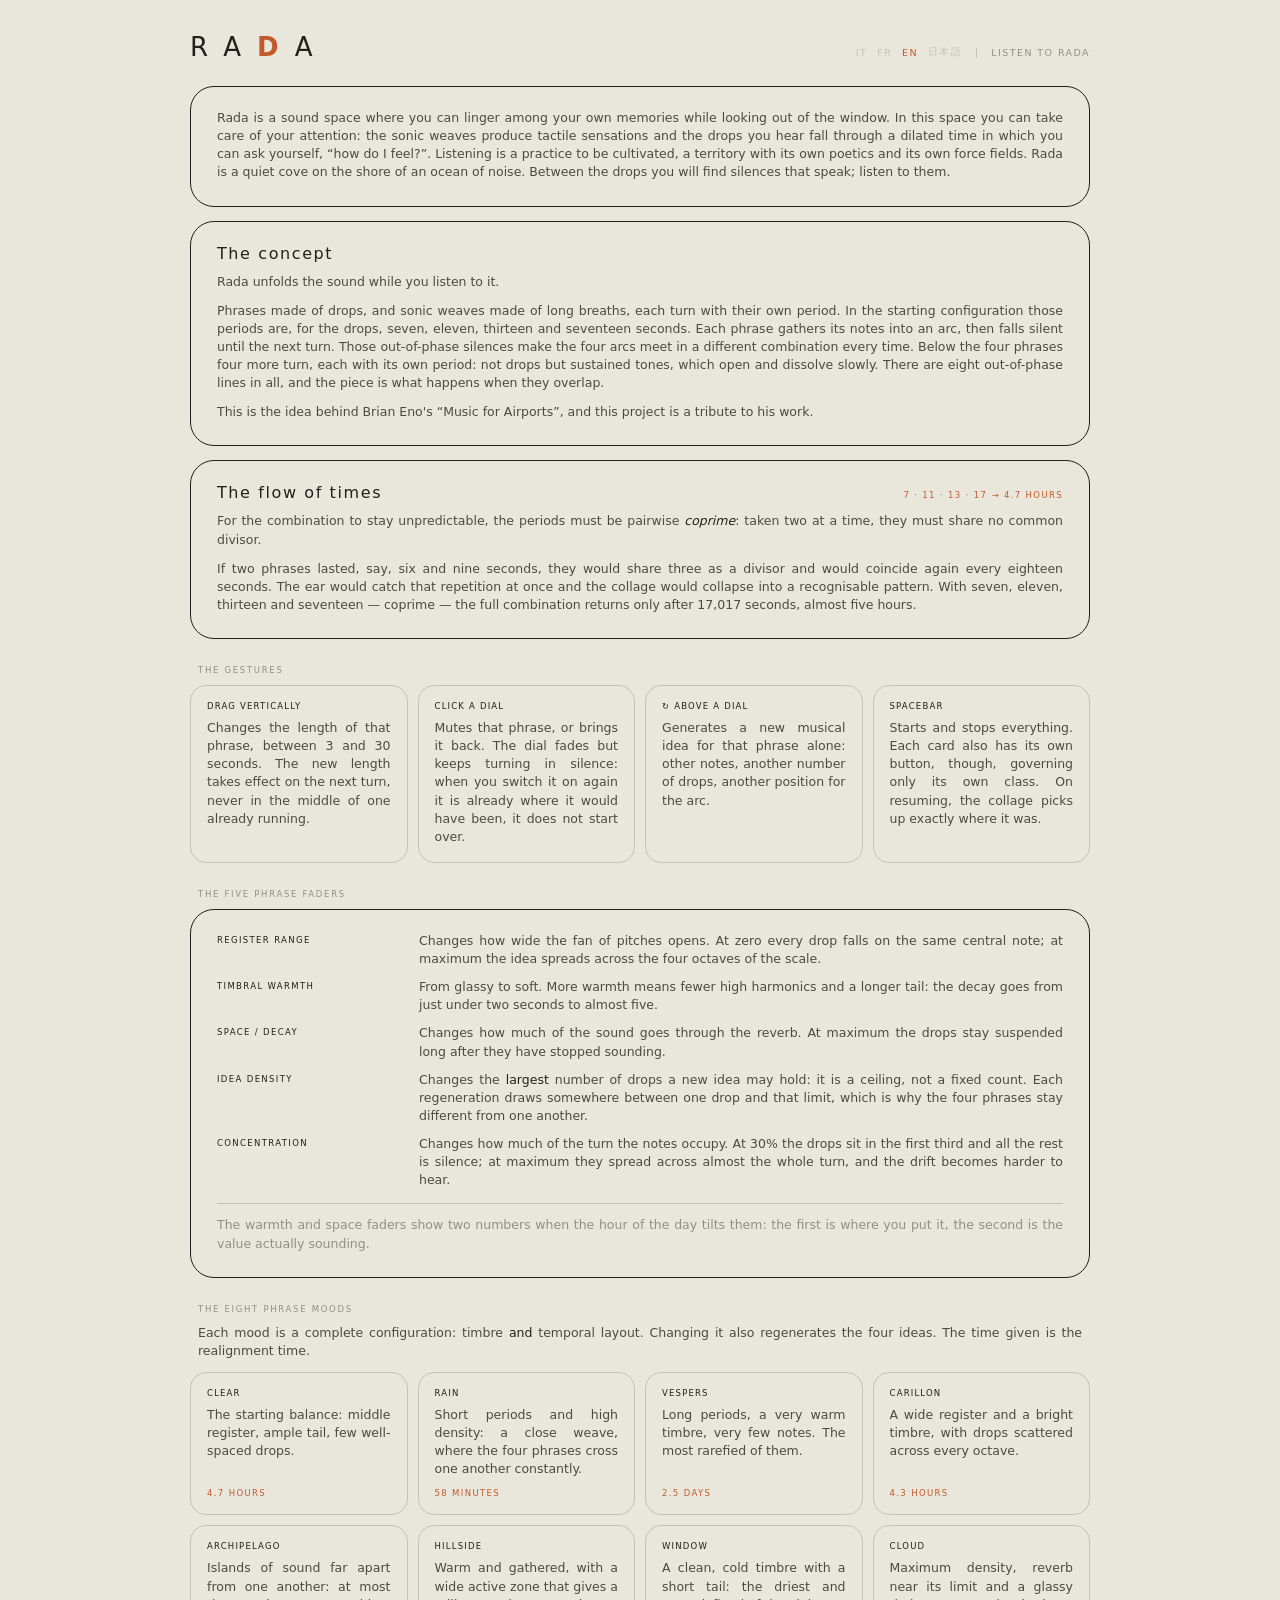
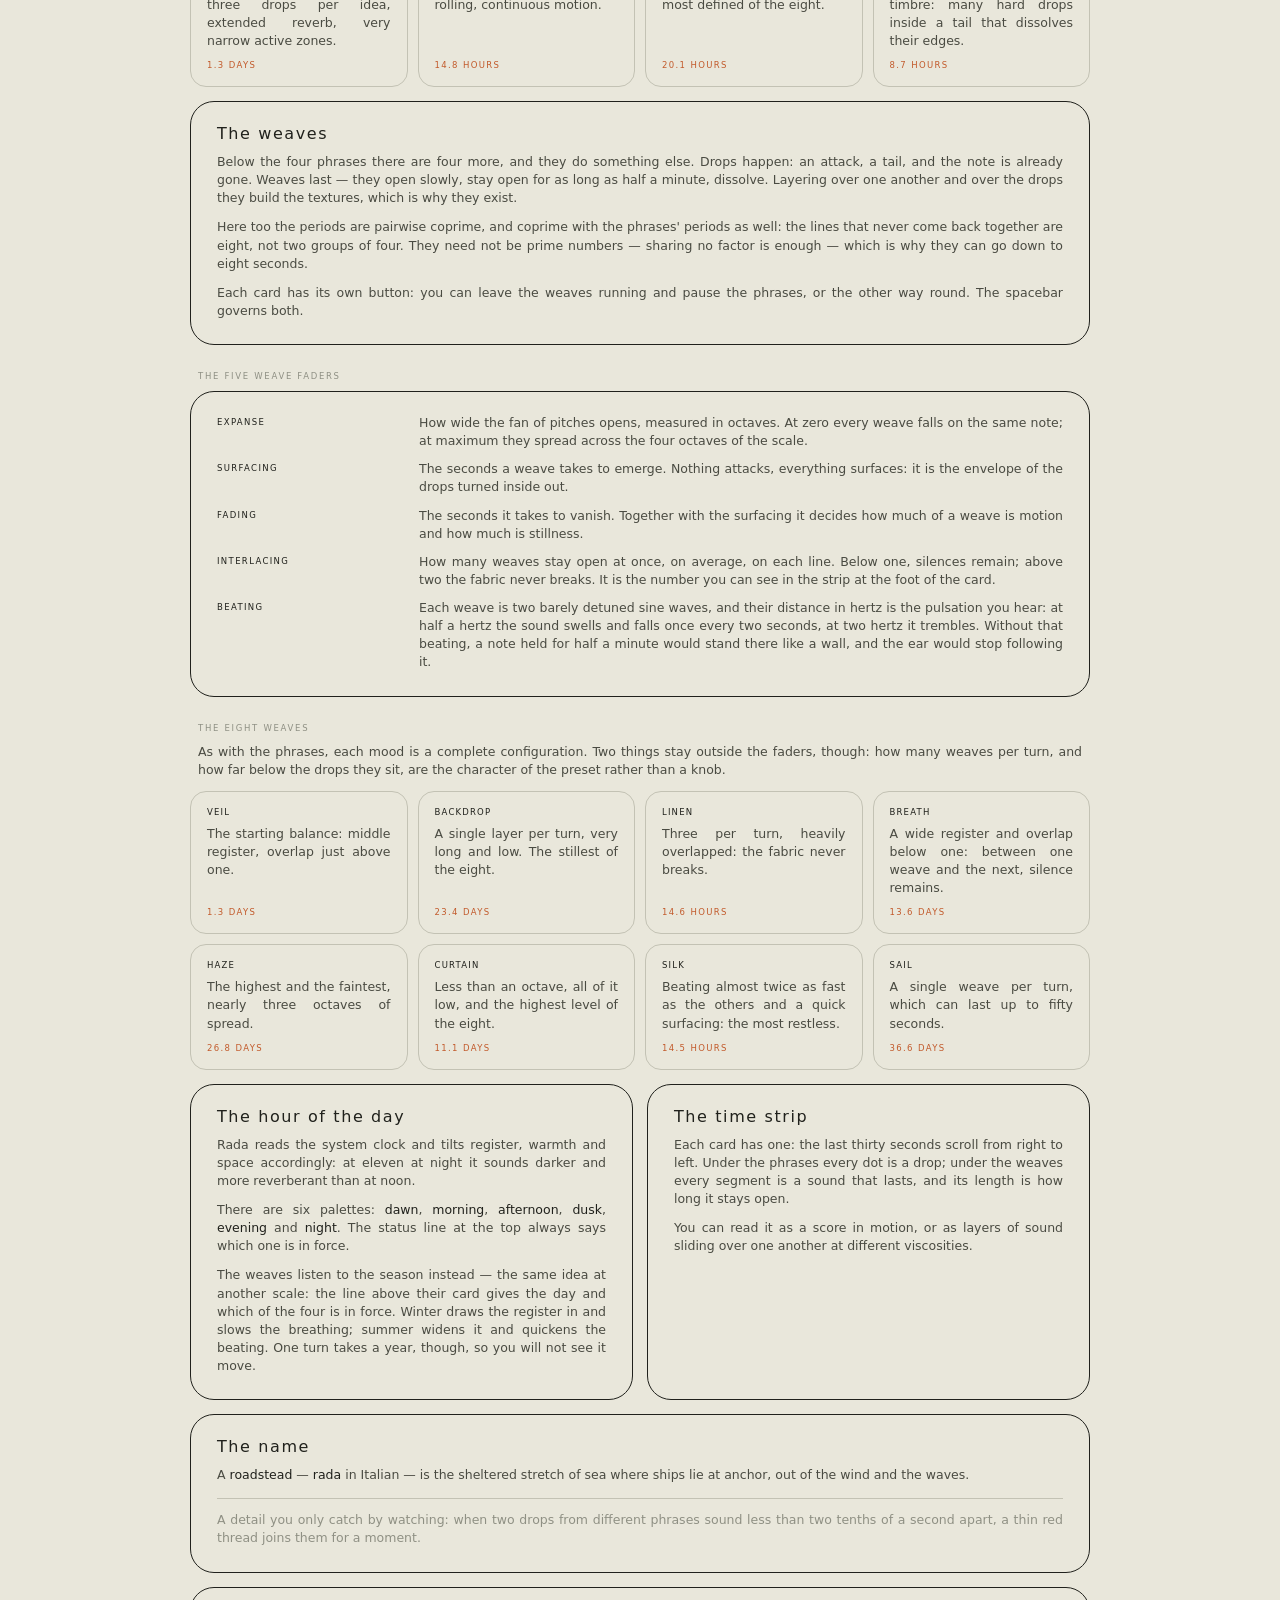
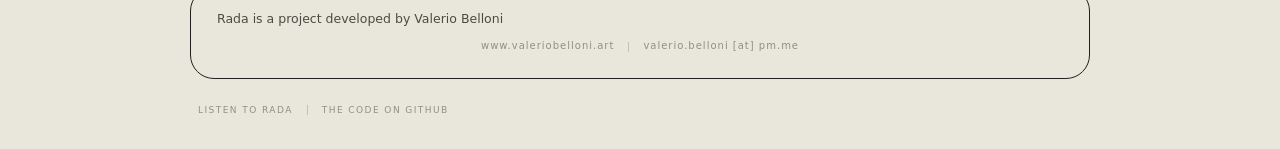
==== guida.html @ 3b66d3d7 "Una palette stagionale per i tessuti Quello che l'ora del giorno fa alle gocce, ora la stagione lo f" ====
<!DOCTYPE html>
<html lang="it">
<head>
<meta charset="utf-8">
<meta name="viewport" content="width=device-width, initial-scale=1">
<title data-i18n="g.title">Rada · Guida</title>

<meta name="description" content="How Rada works and how to use it: four phrases, coprime periods, and the collage that happens between them.">

<link rel="stylesheet" href="css/style.css">
<link rel="stylesheet" href="css/guida.css">
</head>
<body>

<div class="stage doc">
 <div class="wrap doc">

  <div class="head">
    <h1><a class="logoLink" href="index.html">Ra<em>d</em>a</a></h1>
    <div class="headRight">
      <nav class="langs" id="langs" aria-label="Lingua"></nav>
      <span class="langSep" aria-hidden="true"></span>
      <a class="backLink" href="index.html" data-i18n="g.back">Ascolta Rada</a>
    </div>
  </div>

  <!-- ------------------------------------------------- l'invito, senza titolo -->
  <section class="docCard">
    <p data-i18n-html="g.open1">Rada è uno spazio sonoro nel quale si può
    indugiare nei propri ricordi mentre si guarda fuori dalla finestra. In
    questo spazio puoi prenderti cura della tua attenzione, i tessuti sonori
    producono delle sensazioni tattili e le gocce che ascolti cadono in un
    tempo dilatato nel quale puoi chiederti “come mi sento?”. L'ascolto è
    un'attività da coltivare, è un territorio che ha le sue poetiche e i suoi
    campi di forza. Rada è un'insenatura tranquilla lungo la costa di un
    oceano di rumore. Tra le gocce troverai dei silenzi che parlano;
    ascoltali.</p>
  </section>

  <!-- ------------------------------------------------------- il concetto -->
  <section class="docCard">
    <div class="cardHead"><h2 class="t" data-i18n="g.concept.t">Il concetto</h2></div>
    <p data-i18n-html="g.concept1">Rada sviluppa il suono mentre lo ascolti.</p>

    <p data-i18n-html="g.concept2">Frasi composte da gocce e tessuti sonori
    fatti di lunghi respiri girano ciascuno col proprio periodo. Nella
    configurazione di partenza questi periodi sono, per le gocce, di sette,
    undici, tredici e diciassette secondi. Ogni frase concentra le sue note in
    un arco, poi tace fino al giro successivo. Quei silenzi fuori fase fanno in
    modo che i quattro archi si incontrino ogni volta in una combinazione
    diversa. Sotto le quattro frasi ne girano altre quattro, coi propri
    periodi: non gocce ma suoni tenuti, che si aprono e si dissolvono
    lentamente. Le linee fuori fase sono otto in tutto, e il pezzo è quello
    che accade quando si sovrappongono.</p>

    <p data-i18n-html="g.concept3">Questa è l'idea alla base di “Music for
    Airports” di Brian Eno e questo progetto è un tributo al suo lavoro.</p>
  </section>

  <!-- --------------------------------------------- lo scorrere dei tempi -->
  <section class="docCard">
    <div class="cardHead">
      <h2 class="t" data-i18n="g.flow.t">Lo scorrere dei tempi</h2>
      <span class="realign" data-i18n="g.flow.badge">7 · 11 · 13 · 17 → 4,7 ore</span>
    </div>

    <p data-i18n-html="g.flow1">Perché la combinazione resti imprevedibile, i
    periodi devono essere <i>coprimi</i> a due a due: presi a coppie, non
    devono avere alcun divisore in comune.</p>

    <p data-i18n-html="g.flow2">Se due frasi durassero ad esempio sei e nove
    secondi condividerebbero il tre come divisore, e tornerebbero a coincidere
    ogni diciotto secondi. L'orecchio sentirebbe subito questa ripetizione e il
    collage collasserebbe in un motivo riconoscibile. Con sette, undici, tredici
    e diciassette — primi fra loro — la combinazione completa si ripete solo
    dopo 17.017 secondi, quasi cinque ore.</p>
  </section>

  <!-- ------------------------------------------------------------ i gesti -->
  <h2 class="docLabel" data-i18n="g.lbl.gestures">I gesti</h2>
  <div class="docGrid g4">
    <div class="docCell">
      <span class="k" data-i18n="g.gest1.k">Trascina in verticale</span>
      <p data-i18n-html="g.gest1">Cambia la durata di quella frase, fra 3 e 30
      secondi. La nuova durata entra in vigore al giro successivo, mai a metà di
      uno in corso.</p>
    </div>
    <div class="docCell">
      <span class="k" data-i18n="g.gest2.k">Clic su un quadrante</span>
      <p data-i18n-html="g.gest2">Silenzia quella frase, o la riattiva. Il
      quadrante impallidisce ma continua a girare in silenzio: quando la
      riaccendi è già dove sarebbe stata, non riparte da capo.</p>
    </div>
    <div class="docCell">
      <span class="k" data-i18n="g.gest3.k">↻ sopra un quadrante</span>
      <p data-i18n-html="g.gest3">Genera una nuova idea musicale per quella
      frase soltanto: altre note, altro numero di gocce, altra posizione
      dell'arco.</p>
    </div>
    <div class="docCell">
      <span class="k" data-i18n="g.gest4.k">Barra spaziatrice</span>
      <p data-i18n-html="g.gest4">Avvia e ferma. Ferma il clock del motore
      audio, e alla ripresa il collage riparte esattamente da dov'era.</p>
    </div>
  </div>

  <!-- ------------------------------------------------------- i cursori -->
  <h2 class="docLabel" data-i18n="g.lbl.faders">I cinque cursori per le frasi</h2>
  <section class="docCard">
    <dl class="docList">
      <dt data-i18n="ctl.spread">Ampiezza registro</dt>
      <dd data-i18n-html="g.f1">Modifica quanto si allarga il ventaglio delle
      altezze. A zero tutte le gocce cadono sulla stessa nota centrale; al
      massimo l'idea si distende sulle quattro ottave della scala.</dd>

      <dt data-i18n="ctl.warmth">Calore timbrico</dt>
      <dd data-i18n-html="g.f2">Da vetroso a morbido. Più calore significa meno
      armoniche acute e una coda più lunga: il decadimento passa da poco meno di
      due secondi a quasi cinque.</dd>

      <dt data-i18n="ctl.rev">Spazio / coda</dt>
      <dd data-i18n-html="g.f3">Modifica quanta parte del suono passa per il
      riverbero. Al massimo le gocce restano sospese a lungo dopo aver smesso di
      suonare.</dd>

      <dt data-i18n="ctl.dens">Densità dell'idea</dt>
      <dd data-i18n-html="g.f4">Modifica il numero <em>massimo</em> di gocce che
      una nuova idea può contenere: è un tetto, non un numero fisso. Ogni
      rigenerazione pesca fra una goccia e questo limite, perciò le quattro
      frasi restano diverse fra loro.</dd>

      <dt data-i18n="ctl.head">Addensamento</dt>
      <dd data-i18n-html="g.f5">Modifica quanta parte del giro è occupata dalle
      note. Al 30% le gocce stanno nel primo terzo e tutto il resto è silenzio;
      al massimo si distribuiscono quasi su tutto il giro, e lo sfasamento si fa
      meno percepibile.</dd>
    </dl>

    <p class="docNote" data-i18n-html="g.f.note">I cursori del calore e dello
    spazio mostrano due numeri quando l'ora del giorno li inclina: il primo è
    dove l'hai messo tu, il secondo è il valore che sta davvero suonando.</p>
  </section>

  <!-- --------------------------------------------------------- i mood ---->
  <h2 class="docLabel" data-i18n="g.lbl.moods">Gli otto stati d'animo per le frasi</h2>
  <p class="docIntro" data-i18n-html="g.moods.intro">Ogni stato d'animo è una
  configurazione completa: timbro <em>e</em> configurazione temporale.
  Cambiarlo rigenera anche le quattro idee. Il tempo indicato è quello di
  riallineamento.</p>

  <div class="docGrid g4 moodGrid">
    <div class="docCell">
      <span class="k" data-mood="sereno">Sereno</span>
      <p data-i18n-html="g.m.sereno">L'equilibrio di partenza: registro medio,
      coda ampia, poche gocce ben distanziate.</p>
      <span class="mt" data-i18n="g.mt.sereno">4,7 ore</span>
    </div>
    <div class="docCell">
      <span class="k" data-mood="pioggia">Pioggia</span>
      <p data-i18n-html="g.m.pioggia">Periodi brevi e densità alta: il fitto
      continuo, dove le quattro frasi si incrociano di continuo.</p>
      <span class="mt" data-i18n="g.mt.pioggia">58 minuti</span>
    </div>
    <div class="docCell">
      <span class="k" data-mood="vespro">Vespro</span>
      <p data-i18n-html="g.m.vespro">Periodi lunghi, timbro caldissimo,
      pochissime note. Il più rarefatto.</p>
      <span class="mt" data-i18n="g.mt.vespro">2,5 giorni</span>
    </div>
    <div class="docCell">
      <span class="k" data-mood="carillon">Carillon</span>
      <p data-i18n-html="g.m.carillon">Registro largo e timbro chiaro, con gocce
      sparse su tutte le ottave.</p>
      <span class="mt" data-i18n="g.mt.carillon">4,3 ore</span>
    </div>
    <div class="docCell">
      <span class="k" data-mood="arcipelago">Arcipelago</span>
      <p data-i18n-html="g.m.arcipelago">Isole di suono molto distanti fra loro:
      massimo tre gocce per idea, riverbero esteso, zone attive molto
      strette.</p>
      <span class="mt" data-i18n="g.mt.arcipelago">1,3 giorni</span>
    </div>
    <div class="docCell">
      <span class="k" data-mood="collina">Collina</span>
      <p data-i18n-html="g.m.collina">Caldo e raccolto, con una zona attiva
      ampia che dà un andamento ondulato e continuo.</p>
      <span class="mt" data-i18n="g.mt.collina">14,8 ore</span>
    </div>
    <div class="docCell">
      <span class="k" data-mood="finestra">Finestra</span>
      <p data-i18n-html="g.m.finestra">Timbro netto e freddo, coda corta: il più
      asciutto e definito degli otto.</p>
      <span class="mt" data-i18n="g.mt.finestra">20,1 ore</span>
    </div>
    <div class="docCell">
      <span class="k" data-mood="nuvola">Nuvola</span>
      <p data-i18n-html="g.m.nuvola">Densità massima, riverbero quasi al limite
      e timbro vetroso: tante gocce dure dentro una coda che ne diluisce i
      contorni.</p>
      <span class="mt" data-i18n="g.mt.nuvola">8,7 ore</span>
    </div>
  </div>


  <!-- --------------------------------------------------------- i tessuti -->
  <section class="docCard">
    <div class="cardHead"><h2 class="t" data-i18n="g.tes.t">I tessuti</h2></div>
    <p data-i18n-html="g.tes1">Sotto le quattro frasi ce ne sono altre quattro, e
    non fanno la stessa cosa. Le gocce accadono: un attacco, una coda, e la nota
    è già passata. I tessuti invece durano — si aprono lentamente, restano aperti
    anche mezzo minuto, si dissolvono. Sovrapponendosi fra loro e alle gocce
    formano le tessiture, ed è la ragione per cui esistono.</p>

    <p data-i18n-html="g.tes2">Anche qui i periodi sono coprimi a due a due, e lo
    sono anche con quelli delle frasi: le linee che non tornano mai insieme sono
    otto, non due gruppi da quattro. Non devono essere numeri primi — basta che
    non abbiano fattori in comune — ed è per questo che si scende fino a otto
    secondi.</p>

    <p data-i18n-html="g.tes3">Ogni riquadro ha il suo pulsante: si possono
    lasciare i tessuti e mettere in pausa le frasi, o il contrario. La barra
    spaziatrice invece vale per entrambi.</p>
  </section>

  <h2 class="docLabel" data-i18n="g.lbl.tfaders">I cinque cursori dei tessuti</h2>
  <section class="docCard">
    <dl class="docList">
      <dt data-i18n="dctl.spread">Estensione</dt>
      <dd data-i18n-html="g.tf1">Quanto si allarga il ventaglio delle altezze, misurato in ottave. A zero tutti i tessuti cadono sulla stessa nota; al massimo si distendono sulle quattro ottave della scala.</dd>

      <dt data-i18n="dctl.apri">Affioramento</dt>
      <dd data-i18n-html="g.tf2">I secondi che un tessuto impiega a emergere. Nulla attacca, tutto affiora: è l'inviluppo rovesciato rispetto a quello delle gocce.</dd>

      <dt data-i18n="dctl.chiudi">Dissolvenza</dt>
      <dd data-i18n-html="g.tf3">I secondi che impiega a sparire. Insieme all'affioramento decide quanta parte del tessuto è movimento e quanta è stasi.</dd>

      <dt data-i18n="dctl.sovr">Intreccio</dt>
      <dd data-i18n-html="g.tf4">Quanti tessuti restano aperti insieme, in media, su ciascuna linea. Sotto uno restano dei silenzi; sopra due la trama non si interrompe mai. È il numero che si vede nella fascia in fondo al riquadro.</dd>

      <dt data-i18n="dctl.battito">Battito</dt>
      <dd data-i18n-html="g.tf5">Ogni tessuto è fatto di due sinusoidi appena
      scordate, e la loro differenza in hertz è la pulsazione che si sente: a
      mezzo hertz il suono si gonfia e si sgonfia una volta ogni due secondi, a
      due hertz trema. Senza quel battito una nota tenuta mezzo minuto sarebbe
      un muro immobile, e l'orecchio smetterebbe di seguirla.</dd>

    </dl>
  </section>

  <h2 class="docLabel" data-i18n="g.lbl.tmoods">Gli otto tessuti</h2>
  <p class="docIntro" data-i18n-html="g.tmoods.intro">Come per le frasi, ogni
  stato d'animo è una configurazione completa. Due cose però restano fuori dai
  cursori:
  quanti tessuti per giro e quanto stanno sotto alle gocce sono il carattere del
  preset, non una manopola.</p>

  <div class="docGrid g4 moodGrid">
    <div class="docCell">
      <span class="k" data-drone-mood="velo">Velo</span>
      <p data-i18n-html="g.tm.velo">L'equilibrio di partenza: registro medio, sovrapposizione appena sopra l'uno.</p>
      <span class="mt" data-i18n="g.tmt.velo">1,3 giorni</span>
    </div>
    <div class="docCell">
      <span class="k" data-drone-mood="fondale">Fondale</span>
      <p data-i18n-html="g.tm.fondale">Uno strato solo per giro, lunghissimo e grave. Il più immobile degli otto.</p>
      <span class="mt" data-i18n="g.tmt.fondale">23,4 giorni</span>
    </div>
    <div class="docCell">
      <span class="k" data-drone-mood="lino">Lino</span>
      <p data-i18n-html="g.tm.lino">Tre per giro molto sovrapposti: la trama non si interrompe mai.</p>
      <span class="mt" data-i18n="g.tmt.lino">14,6 ore</span>
    </div>
    <div class="docCell">
      <span class="k" data-drone-mood="respiro">Respiro</span>
      <p data-i18n-html="g.tm.respiro">Registro largo e sovrapposizione sotto l'uno: fra un tessuto e l'altro resta il silenzio.</p>
      <span class="mt" data-i18n="g.tmt.respiro">13,6 giorni</span>
    </div>
    <div class="docCell">
      <span class="k" data-drone-mood="bruma">Bruma</span>
      <p data-i18n-html="g.tm.bruma">Il più acuto e il più tenue, quasi tre ottave di estensione.</p>
      <span class="mt" data-i18n="g.tmt.bruma">26,8 giorni</span>
    </div>
    <div class="docCell">
      <span class="k" data-drone-mood="tenda">Tenda</span>
      <p data-i18n-html="g.tm.tenda">Meno di un'ottava, tutta in basso, e il livello più alto degli otto.</p>
      <span class="mt" data-i18n="g.tmt.tenda">11,1 giorni</span>
    </div>
    <div class="docCell">
      <span class="k" data-drone-mood="seta">Seta</span>
      <p data-i18n-html="g.tm.seta">Battito quasi doppio degli altri e affioramento rapido: il più inquieto.</p>
      <span class="mt" data-i18n="g.tmt.seta">14,5 ore</span>
    </div>
    <div class="docCell">
      <span class="k" data-drone-mood="vela">Vela</span>
      <p data-i18n-html="g.tm.vela">Un tessuto solo per giro, che può durare fino a cinquanta secondi.</p>
      <span class="mt" data-i18n="g.tmt.vela">36,6 giorni</span>
    </div>
  </div>

  <!-- ---------------------------------------------- le due cose che vivono -->
  <div class="docPair">
    <section class="docCard">
      <div class="cardHead"><h2 class="t" data-i18n="g.hour.t">L'ora del giorno</h2></div>
      <p data-i18n-html="g.hour1">Rada legge l'orologio del sistema e inclina di
      conseguenza il registro, il calore e lo spazio: alle 23 suona più cupa e
      riverberata che a mezzogiorno.</p>
      <p data-i18n-html="g.hour2">Le palette sono sei: <em>alba</em>,
      <em>mattino</em>, <em>pomeriggio</em>, <em>tramonto</em>, <em>sera</em> e
      <em>notturna</em>. La riga di stato in alto dice sempre quale è in
      vigore.</p>
      <p data-i18n-html="g.hour3">Ai tessuti parla invece la stagione, che è la
      stessa idea a un'altra scala: la riga sopra il loro riquadro dice il
      giorno e quale delle quattro è in vigore. L'inverno raccoglie il registro
      e rallenta il respiro; l'estate lo allarga e accelera il battito. Un giro
      però dura un anno, quindi non lo vedrai muoversi.</p>
    </section>

    <section class="docCard">
      <div class="cardHead"><h2 class="t" data-i18n="g.strip.t">La fascia temporale</h2></div>
      <p data-i18n-html="g.strip1">Sotto i quadranti scorrono da destra verso
      sinistra gli ultimi trenta secondi di tutte e quattro le frasi. Ogni punto
      è una goccia.</p>
      <p data-i18n-html="g.strip2">Puoi guardarlo come se fosse uno spartito in
      movimento, o un sovrapporsi di strati sonori che scorrono con viscosità
      differenti.</p>
    </section>
  </div>

  <!-- ------------------------------------------------------------ chiusa -->
  <section class="docCard docEnd">
    <div class="cardHead"><h2 class="t" data-i18n="g.name.t">Il nome</h2></div>
    <p data-i18n-html="g.name1">Una <em>rada</em> è il tratto di mare riparato
    dove le navi sostano al riparo dai venti e dalle onde.</p>
    <p class="docNote" data-i18n-html="g.name.note">Un dettaglio che si nota
    solo guardando: quando due gocce di frasi diverse suonano a meno di due
    decimi di secondo l'una dall'altra, un sottile filo rosso le unisce per un
    istante.</p>
  </section>

  <!-- ----------------------------------------------------------- colophon
       Chiude la pagina con una firma. Il rettangolo è quello di sempre, ma la
       voce è più bassa: qui non c'è nulla da studiare, solo da sapere.
       Il nome del sito e l'indirizzo non si traducono — sono identificatori,
       non parole. Si traduce solo la frase che li introduce.            -->
  <section class="docCard docColophon">
    <p data-i18n-html="g.credits">Rada è un progetto sviluppato da Valerio Belloni</p>
    <div class="recapiti">
      <a href="https://www.valeriobelloni.art">www.valeriobelloni.art</a>
      <span class="sep" aria-hidden="true"></span>
      <!-- Non è un collegamento, ed è voluto: un mailto: che contenga "[at]"
           aprirebbe una bozza con un destinatario inesistente. Scritto così
           l'indirizzo va ricomposto a mano da chi scrive — che è il prezzo
           di non darlo in pasto ai raccoglitori di indirizzi. -->
      <span class="posta">valerio.belloni [at] pm.me</span>
    </div>
  </section>

  <footer class="docFoot">
    <a href="index.html" data-i18n="g.back">Ascolta Rada</a>
    <span class="sep"></span>
    <a href="https://github.com/valeriobelloni78/rada" data-i18n="g.foot.code">Il codice su GitHub</a>
  </footer>

 </div>
</div>

<!-- l'ordine conta: prima le parole dell'interfaccia, poi quelle della guida,
     che vi si appoggiano e completano il dizionario -->
<script src="js/i18n.js"></script>
<script src="js/guida-i18n.js"></script>
</body>
</html>
---- css/style.css ----
/* =============================================================================
   RADA · style.css

   Le variabili qui sotto sono l'unica fonte della palette: anche il canvas
   le legge (js/frasi.js → readPalette). Cambiarle qui cambia tutto.
============================================================================= */

:root{
  --paper:#e9e7db;   /* fondo, avorio caldo */
  --ink:#20211c;     /* inchiostro, nero morbido verdastro */
  --ink-2:#4a4b42;   /* inchiostro secondario */
  --dust:#8f9084;    /* etichette tenui */
  --hair:#c3c2b4;    /* linee inattive */
  --amber:#c25a2b;   /* unico accento */
  --glow:rgba(194,90,43,.18);
  --sans:"Helvetica Neue",-apple-system,system-ui,"Segoe UI",Roboto,Arial,sans-serif;
}

*{box-sizing:border-box}
html,body{margin:0;height:100%}
body{
  background:var(--paper);
  color:var(--ink);
  font-family:var(--sans);
  font-weight:300;
  -webkit-font-smoothing:antialiased;
  overflow-x:hidden;
}

/* etichette minute: peso pieno e tracking ampio, perché reggano al corpo piccolo */
.status,.ctl label,.loopHint,.realign{
  font-family:var(--sans);
  font-weight:400;
  letter-spacing:.18em;
}

/* --------------------------------------------------------- impaginazione */
.stage{
  min-height:100vh;
  min-height:100dvh;
  display:flex;
  flex-direction:column;
  align-items:center;
  justify-content:center;
  padding:26px 20px 34px;
}
.wrap{width:100%;max-width:1000px}

/* --------------------------------------------------------------- testata */
.head{
  display:flex;
  align-items:baseline;
  justify-content:space-between;
  gap:16px;
  flex-wrap:wrap;
  margin-bottom:26px;
}
h1{
  margin:0;
  font-weight:300;
  font-size:clamp(21px,4.6vw,26px);
  letter-spacing:.62em;
  line-height:1;
  text-transform:uppercase;
}
h1 em{font-style:normal;font-weight:600;color:var(--amber)}

.status{
  display:flex;
  align-items:center;
  gap:9px;
  font-size:9.5px;
  letter-spacing:.15em;
  text-transform:uppercase;
  color:var(--ink-2);
}
.pulse{
  width:7px;height:7px;border-radius:50%;
  background:var(--hair);flex:none;transition:.4s;
}
.status.live{color:var(--ink)}
.status.live .pulse{background:var(--amber);animation:pulse 2.6s ease-in-out infinite}

/* ------------------------------------------------- lingua, accanto allo stato
   Quattro sigle sulla stessa riga della riga di stato: c'è spazio per tutte
   e quattro le lingue fino a ~665px di finestra, sotto i quali la testata va
   a capo da sé — come già faceva prima.                                     */
.headRight{
  display:flex;align-items:center;gap:14px;
  flex-wrap:wrap;justify-content:flex-end;
}
.langs{display:flex;gap:10px}
.lang{
  appearance:none;border:0;background:transparent;padding:0;
  font-family:var(--sans);font-weight:400;
  font-size:9.5px;letter-spacing:.15em;text-transform:uppercase;
  color:var(--hair);cursor:pointer;transition:.2s;
}
.lang:hover{color:var(--ink-2)}
.lang.sel{color:var(--amber)}
.lang:focus-visible{outline:1.5px solid var(--amber);outline-offset:3px;border-radius:2px}
.langSep{width:1px;height:10px;background:var(--hair);flex:none}
@keyframes pulse{
  0%,100%{opacity:.35;transform:scale(.85)}
  50%{opacity:1;transform:scale(1.15)}
}

/* ------------------------------------------------------------ i quadranti */
.loopCard{border:1.5px solid var(--ink);border-radius:24px;padding:16px 14px 18px}
.cardHead{
  display:flex;
  justify-content:space-between;
  align-items:baseline;
  gap:12px;
  margin:0 8px 6px;
  flex-wrap:wrap;
}
.cardHead .t{font-weight:200;font-size:16px;letter-spacing:.1em}
.realign{font-size:8.5px;letter-spacing:.16em;text-transform:uppercase;color:var(--amber)}
.loopHint{
  font-size:8px;letter-spacing:.14em;text-transform:uppercase;
  color:var(--dust);margin:0 8px 6px;
}

#canvas-holder{width:100%;display:flex;justify-content:center;position:relative}
#drone-holder{width:100%;display:flex;justify-content:center;position:relative}

/* LE DUE TELE LASCIANO SCORRERE LA PAGINA; sono i quattro riquadri qui sotto
   — uno per quadrante — a trattenere il dito dove c'è davvero qualcosa da
   trascinare. Con `touch-action:none` sull'intera tela, su un telefono non si
   riuscirebbe a scorrere passando sopra mezza schermata di quadranti.

   Qui c'era un `!important` per entrambe, e non era pigrizia: p5 scriveva
   `touch-action:none` direttamente nell'attributo style di ogni canvas
   esistente — la propria tela e anche quella dei tessuti, che pure non aveva
   creato — e una regola normale del foglio perde contro lo stile in linea.
   Tolta la libreria non lo scrive più nessuno, e le due righe tornano a
   essere due righe normali.                                                */
#canvas-holder canvas,
.droneCanvas{display:block;touch-action:pan-y pinch-zoom}

/* Il riquadro delle tenute è la stessa scatola dei quadranti, staccata da
   quella sopra e dai suoi mood. Lo stacco però lo prende la riga della
   stagione, che gli sta appena sopra.                                    */
.statusDroni{display:flex;justify-content:flex-end;margin:26px 8px 8px}
.droneCard{margin-top:0}
.barDroni{margin-top:14px}
.controlsTessuti{margin-top:22px}

/* Trasparenti e senza dimensioni proprie: le riceve frasi.js, che li
   ricalcola solo quando il canvas cambia misura. Coprono il quadrante e il
   suo ↻, non l'intera cella: gli spazi fra un quadrante e l'altro, e la
   fascia temporale, restano al dito per scorrere la pagina.               */
.dialZone{
  position:absolute;
  touch-action:none;
  cursor:ns-resize;
  -webkit-tap-highlight-color:transparent;
}

/* -------------------------------------------------------------- controlli */
.controls{
  display:grid;
  grid-template-columns:1fr 1fr;
  gap:14px 26px;
  margin-top:24px;
}
.ctl label{
  display:flex;justify-content:space-between;gap:8px;
  font-size:9px;letter-spacing:.16em;text-transform:uppercase;
  color:var(--ink-2);margin-bottom:7px;
}
.ctl label b{color:var(--amber);font-weight:400;font-variant-numeric:tabular-nums}

input[type=range]{
  -webkit-appearance:none;appearance:none;
  width:100%;height:1.5px;
  background:var(--hair);outline:none;border-radius:2px;cursor:pointer;
}
input[type=range]::-webkit-slider-thumb{
  -webkit-appearance:none;
  width:15px;height:15px;border-radius:50%;
  background:var(--paper);border:1.5px solid var(--ink);
  cursor:pointer;transition:.15s;
}
input[type=range]::-webkit-slider-thumb:hover{background:var(--ink)}
input[type=range]::-moz-range-thumb{
  width:15px;height:15px;border-radius:50%;
  background:var(--paper);border:1.5px solid var(--ink);cursor:pointer;
}

/* --------------------------------------------------------- barra inferiore */
.bar{
  display:flex;align-items:center;justify-content:space-between;
  gap:14px;flex-wrap:wrap;margin-top:26px;
}
/* otto mood: una sola riga su schermo largo, due righe da quattro su
   cellulare. La soglia ricalca quella del canvas in frasi.js (avail>=720),
   così i due layout cambiano registro nello stesso punto.                  */
.moods{
  display:grid;
  grid-template-columns:repeat(8,1fr);
  gap:7px;
  min-width:0;
}
.mood{
  appearance:none;
  border:1.5px solid var(--hair);
  background:transparent;color:var(--ink-2);
  font-family:var(--sans);font-weight:400;
  font-size:8px;letter-spacing:.09em;text-transform:uppercase;text-align:center;
  padding:6px 8px;border-radius:999px;cursor:pointer;transition:.2s;
}
.mood:hover{border-color:var(--ink);color:var(--ink)}
.mood.sel{color:var(--paper);background:var(--ink);border-color:var(--ink)}

.power{
  appearance:none;
  border:1.5px solid var(--ink);background:transparent;color:var(--ink);
  font-family:var(--sans);font-weight:300;
  font-size:12px;letter-spacing:.08em;
  padding:9px 22px;border-radius:999px;cursor:pointer;transition:.25s;
  display:flex;align-items:center;gap:9px;justify-content:center;
  flex:none;
}
/* rimando alla guida, sotto i mood: deve esserci senza contendere l'attenzione
   ai comandi, quindi ha il corpo delle etichette minute e il grigio tenue.  */
.foot{margin-top:15px}
.docLink{
  font-family:var(--sans);font-weight:400;
  font-size:9px;letter-spacing:.16em;text-transform:uppercase;
  color:var(--dust);text-decoration:none;transition:.2s;
  border-bottom:1px solid transparent;padding-bottom:2px;
}
.docLink:hover{color:var(--ink);border-bottom-color:var(--hair)}
.docLink:focus-visible{outline:1.5px solid var(--amber);outline-offset:3px;border-radius:2px}

.power:hover{background:rgba(32,33,28,.06)}
.power.on{background:var(--ink);border-color:var(--ink);color:var(--paper)}
.dot{width:6px;height:6px;border-radius:50%;background:var(--dust);transition:.3s;flex:none}
.power.on .dot{
  background:var(--amber);
  box-shadow:0 0 12px 2px var(--glow);
  animation:breathe 4s ease-in-out infinite;
}
@keyframes breathe{0%,100%{opacity:.55}50%{opacity:1}}

/* ---------------------------------------------------- soglia d'ingresso */
.gate{
  position:fixed;inset:0;z-index:40;
  background:var(--paper);
  display:flex;flex-direction:column;
  align-items:center;justify-content:center;
  gap:24px;padding:30px;text-align:center;
  cursor:pointer;
  /* la visibilità scatta a dissolvenza finita: serve a togliere il bottone
     dall'ordine di tabulazione, perché `opacity:0` da sola lo lascia
     raggiungibile e si finirebbe a dare fuoco a un comando invisibile.   */
  transition:opacity .6s, visibility 0s .6s;
}
.gate.off{opacity:0;pointer-events:none;visibility:hidden}
.gate h2{
  margin:0;font-weight:300;
  font-size:clamp(24px,6vw,34px);
  letter-spacing:.62em;text-transform:uppercase;line-height:1;
}
.gate h2 em{font-style:normal;font-weight:600;color:var(--amber)}
.gate p{
  margin:0;max-width:34ch;
  font-size:14px;line-height:1.6;font-weight:300;
  color:var(--ink-2);letter-spacing:.02em;
}
.gate .enter{
  appearance:none;
  background:transparent;color:var(--ink);
  font-family:var(--sans);
  border:1.5px solid var(--ink);border-radius:999px;
  padding:13px 34px;
  font-size:13px;letter-spacing:.2em;text-transform:uppercase;
  font-weight:400;transition:.25s;cursor:pointer;
}
.gate:hover .enter,
.gate .enter:hover{background:var(--ink);color:var(--paper)}
.gate .enter:focus-visible{outline:2px solid var(--amber);outline-offset:4px}

/* ------------------------------------------- i comandi per chi non vede
   Fuori dallo schermo ma dentro il documento: un lettore di schermo li
   annuncia e il Tab li raggiunge. Non `display:none`, che li toglierebbe
   anche a loro. Se però il fuoco entra qui, tornano visibili: chi naviga da
   tastiera senza lettore di schermo deve vedere dove si trova.            */
.srOnly{
  position:absolute;width:1px;height:1px;
  margin:-1px;padding:0;overflow:hidden;
  clip-path:inset(50%);white-space:nowrap;border:0;
}
.srOnly:focus-within{
  position:static;width:auto;height:auto;
  margin:18px 0 0;padding:16px 18px;overflow:visible;
  clip-path:none;white-space:normal;
  border:1.5px solid var(--hair);border-radius:16px;
}
.srOnly h2{
  margin:0 0 10px;font-weight:400;
  font-size:9px;letter-spacing:.2em;text-transform:uppercase;color:var(--dust);
}
.srOnly .a11yRow{
  display:flex;align-items:center;gap:10px;flex-wrap:wrap;margin-bottom:10px;
}
.srOnly label{
  font-size:9px;letter-spacing:.14em;text-transform:uppercase;
  color:var(--ink-2);font-weight:400;min-width:14ch;
}
.srOnly input[type=range]{width:150px}
.srOnly button{
  appearance:none;border:1.5px solid var(--hair);background:transparent;
  color:var(--ink-2);font-family:var(--sans);font-weight:400;
  font-size:8.5px;letter-spacing:.12em;text-transform:uppercase;
  padding:6px 12px;border-radius:999px;cursor:pointer;
}
.srOnly button:hover{border-color:var(--ink);color:var(--ink)}
.srOnly :focus-visible{outline:2px solid var(--amber);outline-offset:3px}

/* ------------------------------------------------------------ adattamenti */
@media (min-width:780px){
  .controls{grid-template-columns:repeat(5,1fr);gap:0 26px}
  .loopCard{padding:20px 20px 24px}
  .stage{padding:34px 28px}
}
@media (max-width:719px){
  /* quattro per riga, tutte uguali: la riga occupa la stessa larghezza del
     riquadro dei quadranti, così le due righe si allineano al bordo sopra. */
  .moods{
    grid-template-columns:repeat(4,1fr);
    width:100%;
  }
  /* qui la testata è ormai su due righe e le sigle non confinano più con lo
     stato: il trattino separatore resterebbe appeso nel vuoto.            */
  .langSep{display:none}
  .mood{
    padding:7px 4px;
    font-size:8.5px;
    letter-spacing:.09em;
    text-align:center;
  }
}
@media (max-width:400px){
  .controls{grid-template-columns:1fr}
  .bar{justify-content:center}
}

/* ------------------------------------ trattamento tipografico del giapponese
   Il giapponese non ha maiuscolo, quindi il dispositivo su cui poggia tutta
   la gerarchia minuta del progetto — MAIUSCOLO più tracking ampio — qui non
   esiste. Si ricostruisce con gli unici due strumenti che restano: il corpo
   e il 字間, la spaziatura fra i glifi, che in giapponese è una scelta
   tipografica legittima ma vuole valori molto più stretti del latino.
   I caratteri sono inoltre più fitti di tratti e reggono peggio il corpo
   piccolo: vanno alzati di circa un punto per restare leggibili.           */
:lang(ja) .status,
:lang(ja) .ctl label,
:lang(ja) .loopHint,
:lang(ja) .realign,
:lang(ja) .mood,
:lang(ja) .lang,
:lang(ja) .docLink,
:lang(ja) .srOnly h2,
:lang(ja) .srOnly label,
:lang(ja) .srOnly button{
  text-transform:none;
  letter-spacing:.08em;
}
:lang(ja) .status{font-size:10.5px}
:lang(ja) .ctl label{font-size:10px}
:lang(ja) .loopHint{font-size:9px}
:lang(ja) .realign{font-size:9.5px}
:lang(ja) .mood{font-size:9px;letter-spacing:.04em}
:lang(ja) .power{font-size:12.5px;letter-spacing:.04em}
:lang(ja) .cardHead .t{letter-spacing:.04em}
/* il giapponese va a capo fra qualunque coppia di caratteri: serve più aria
   fra le righe, e meno spaziatura di quella pensata per le parole latine  */
:lang(ja) .gate p{line-height:1.9;letter-spacing:.02em}
:lang(ja) .gate .enter{letter-spacing:.12em}

/* chi preferisce meno movimento: si fermano le animazioni decorative */
@media (prefers-reduced-motion:reduce){
  .status.live .pulse,.power.on .dot{animation:none}
  .gate{transition:none}
}
---- css/guida.css ----
/* =============================================================================
   RADA · guida.css — la pagina di documentazione

   Si appoggia a style.css, che resta l'unica fonte della palette: qui non c'è
   nessun colore scritto a mano, solo le variabili già definite là.

   La gerarchia dei rettangoli ricalca quella dell'interfaccia: il bordo pieno
   d'inchiostro è quello del riquadro dei quadranti e resta per le sezioni
   portanti; le celle minori usano il filo tenue delle pillole dei mood. Se
   avessero tutte lo stesso bordo la pagina diventerebbe una parete di scatole
   identiche, e la lettura non avrebbe più un ordine.
============================================================================= */

/* La pagina è lunga: il contenuto parte dall'alto invece di stare al centro,
   e la misura si stringe, perché una riga di mille pixel non si legge.      */
.stage.doc{justify-content:flex-start}
.wrap.doc{max-width:900px}

/* ------------------------------------------------------------- testata */
.logoLink{color:inherit;text-decoration:none}
.backLink{
  font-family:var(--sans);font-weight:400;
  font-size:9.5px;letter-spacing:.15em;text-transform:uppercase;
  color:var(--dust);text-decoration:none;transition:.2s;
}
.backLink:hover{color:var(--ink)}

/* --------------------------------------------------- rettangoli portanti */
.docCard{
  border:1.5px solid var(--ink);
  border-radius:24px;
  padding:22px 26px 24px;
  margin-bottom:14px;
}
.docCard .cardHead{margin:0 0 10px}
.docCard h2.t{margin:0;font-weight:200;font-size:16px;letter-spacing:.1em}

/* Un corpo solo per tutta la pagina, ed è quello delle celle minori: 12,5px
   con interlinea 1,45. Prima ce n'erano quattro — 15 nell'apertura, 14 nei
   riquadri, 13 nelle introduzioni e negli elenchi, 12,5 nelle celle — e la
   scala non raccontava una gerarchia, raccontava soltanto l'ordine in cui i
   pezzi erano stati scritti. La gerarchia qui la fanno il peso, il colore e
   la spaziatura; il corpo può stare fermo.                                 */
.docCard p{
  margin:0 0 11px;
  font-size:12.5px;line-height:1.45;font-weight:300;
  color:var(--ink-2);
}
.docCard p:last-child{margin-bottom:0}
/* <em> qui non inclina: rialza soltanto il colore, perché la gerarchia del
   progetto è fatta di peso e spaziatura, non di corsivi.                   */
.docCard em{font-style:normal;color:var(--ink)}
/* <i> invece inclina davvero: serve per i termini tecnici citati in quanto
   termini — "coprimi" — dove il corsivo ha un significato preciso.         */
.docCard i{font-style:italic;color:var(--ink)}

/* nota di coda: più tenue del corpo, staccata da un filo */
.docNote{
  margin-top:14px !important;
  padding-top:12px;
  border-top:1px solid var(--hair);
  font-size:12.5px !important;
  color:var(--dust) !important;
}

/* ------------------------------------------------------------ giustificato
   I blocchi diventano rettangoli pieni: è la ragione per cui lo si vuole in
   un impianto minimale, dove il bordo del testo conta quanto il testo.

   Ha un prezzo, e la sillabazione è ciò che lo abbassa. Senza, il browser può
   solo allargare gli spazi fra le parole, e in una colonna stretta li allarga
   in modo grottesco. `hyphens:auto` usa i dizionari del browser, che seguono
   l'attributo lang del documento: cambiando lingua cambia anche il modo in
   cui le parole si spezzano. Il giapponese non ne ha bisogno — va già a capo
   fra qualunque coppia di caratteri — e infatti lì il giustificato è la norma.

   `text-align-last:left` tiene l'ultima riga com'era: giustificare anche
   quella spalanca l'ultimo rigo di ogni capoverso.                        */
.docCard p,
.docList dd,
.docIntro,
.docCell p{
  text-align:justify;
  text-align-last:left;
  -webkit-hyphens:auto;
  hyphens:auto;
}

/* Il colophon resta centrato: due righe corte, e giustificarle non avrebbe
   nulla da distribuire.                                                   */
.docColophon p{text-align:center;hyphens:manual}

/* ----------------------------------------------- etichette di sezione */
.docLabel{
  margin:26px 0 10px 8px;
  font-family:var(--sans);font-weight:400;
  font-size:8.5px;letter-spacing:.2em;text-transform:uppercase;
  color:var(--dust);
}
.docIntro{
  margin:0 8px 12px;
  font-size:12.5px;line-height:1.45;font-weight:300;color:var(--ink-2);
}
.docIntro em{font-style:normal;color:var(--ink)}

/* --------------------------------------------------------- celle minori */
.docGrid{display:grid;gap:10px;margin-bottom:14px}
.docGrid.g4{grid-template-columns:repeat(4,1fr)}

.docCell{
  border:1.5px solid var(--hair);
  border-radius:16px;
  padding:15px 16px 16px;
  display:flex;flex-direction:column;
}
.docCell .k{
  font-family:var(--sans);font-weight:400;
  font-size:8.5px;letter-spacing:.14em;text-transform:uppercase;
  color:var(--ink);margin-bottom:8px;
}
.docCell p{
  margin:0;
  font-size:12.5px;line-height:1.45;font-weight:300;
  color:var(--ink-2);
}
/* il tempo di riallineamento, nello stesso arancione che lo mostra a schermo */
.docCell .mt{
  margin-top:auto;padding-top:10px;
  font-size:8.5px;letter-spacing:.16em;text-transform:uppercase;
  color:var(--amber);font-variant-numeric:tabular-nums;
}

/* -------------------------------------------- elenco dei cursori
   Etichetta a sinistra e testo a destra: la stessa lettura del pannello dei
   comandi, dove il nome sta accanto al valore.                             */
.docList{margin:0;display:grid;grid-template-columns:minmax(0,180px) 1fr;gap:10px 22px}
.docList dt{
  font-family:var(--sans);font-weight:400;
  font-size:8.5px;letter-spacing:.16em;text-transform:uppercase;
  color:var(--ink);padding-top:3px;
}
.docList dd{
  margin:0;
  font-size:12.5px;line-height:1.45;font-weight:300;color:var(--ink-2);
}
.docList dd em{font-style:normal;color:var(--ink)}

/* ------------------------------------------------------ due affiancate */
.docPair{display:grid;grid-template-columns:1fr 1fr;gap:14px;margin-bottom:14px}
.docPair .docCard{margin-bottom:0}

.docEnd{margin-top:14px}

/* --------------------------------------------------------------- colophon
   Ultima cosa della pagina: una firma. Centrato perché il resto è allineato
   a sinistra, e questo scarto dice da solo «qui il discorso è finito».
   I recapiti non vanno in maiuscolo come le altre etichette minute: un
   indirizzo di posta in maiuscolo si legge peggio e sembra un errore.    */
.docCard.docColophon{margin-top:14px;text-align:center}
.docColophon p{font-size:12.5px;color:var(--ink-2)}
.docColophon .recapiti{
  display:flex;align-items:center;justify-content:center;
  gap:14px;flex-wrap:wrap;margin-top:12px;
}
.docColophon a{
  font-family:var(--sans);font-weight:400;
  font-size:10px;letter-spacing:.1em;
  color:var(--dust);text-decoration:none;transition:.2s;
  border-bottom:1px solid transparent;padding-bottom:2px;
}
.docColophon a:hover{color:var(--ink);border-bottom-color:var(--hair)}
.docColophon a:focus-visible{outline:1.5px solid var(--amber);outline-offset:3px;border-radius:2px}
.docColophon .sep{width:1px;height:10px;background:var(--hair);flex:none}
/* L'indirizzo non è cliccabile: stessa misura del collegamento accanto, ma
   senza il filo che compare al passaggio — non deve promettere un clic che
   non c'è. Resta selezionabile, che è come si usa.                        */
.docColophon .posta{
  font-family:var(--sans);font-weight:400;
  font-size:10px;letter-spacing:.1em;color:var(--dust);
  padding-bottom:2px;border-bottom:1px solid transparent;
}
@media (max-width:479px){
  .docColophon .sep{display:none}      /* a capo, il trattino resterebbe appeso */
  .docColophon .recapiti{gap:8px;flex-direction:column}
}

/* ------------------------------------------------------------- chiusura */
.docFoot{
  display:flex;align-items:center;gap:14px;
  margin:26px 8px 0;
}
.docFoot a{
  font-family:var(--sans);font-weight:400;
  font-size:9px;letter-spacing:.16em;text-transform:uppercase;
  color:var(--dust);text-decoration:none;transition:.2s;
}
.docFoot a:hover{color:var(--ink)}
.docFoot .sep{width:1px;height:10px;background:var(--hair);flex:none}

/* ---------------------------------------------------------- adattamenti */
@media (max-width:719px){
  .docGrid.g4{grid-template-columns:repeat(2,1fr)}
  .docPair{grid-template-columns:1fr}
  .docList{grid-template-columns:1fr;gap:4px 0}
  .docList dd{margin-bottom:10px}
  .docCard{padding:18px 18px 20px}
}
@media (max-width:479px){
  /* i gesti hanno testi lunghi e vanno in colonna singola; i mood no: due
     righe scarse ciascuno, e in colonna singola occuperebbero due schermate
     di puro scorrimento. Restano affiancati come le pillole nell'interfaccia. */
  .docGrid.g4{grid-template-columns:1fr}
  .docGrid.g4.moodGrid{grid-template-columns:repeat(2,1fr);gap:8px}
  .moodGrid .docCell{padding:13px 13px 14px}
  /* Unica eccezione al giustificato di tutta la pagina, e per misura non per
     gusto: qui la colonna scende a 142 px, cioè ventun caratteri per riga.
     Sotto quella soglia il browser non ha più nulla da distribuire se non gli
     spazi fra le parole, e li spalanca — "poche  gocce  ben". Nemmeno la
     sillabazione basta, perché le parole restano più lunghe dello spazio che
     avanza. Meglio un bordo destro irregolare che una riga a buchi.       */
  .moodGrid .docCell p{font-size:12px;line-height:1.42;text-align:left}
}

/* -------------------------------- il giapponese, se un giorno tradurremo */
:lang(ja) .docLabel,
:lang(ja) .docCell .k,
:lang(ja) .docList dt,
:lang(ja) .backLink,
:lang(ja) .docFoot a{
  text-transform:none;
  letter-spacing:.08em;
}
:lang(ja) .docCard p,
:lang(ja) .docList dd{line-height:1.75;letter-spacing:.02em}

/* Nemmeno il corsivo esiste in giapponese: l'obliquo che il browser applica
   ai glifi CJK non è un carattere, è una deformazione calcolata. Per marcare
   un termine — 互いに素 — la tipografia giapponese usa i 圏点, i punti posti
   sopra i caratteri: stesso compito del nostro corsivo, altro strumento.   */
:lang(ja) .docCard i{
  font-style:normal;
  -webkit-text-emphasis:filled dot currentColor;
  text-emphasis:filled dot currentColor;
  -webkit-text-emphasis-position:over right;
  text-emphasis-position:over right;
}
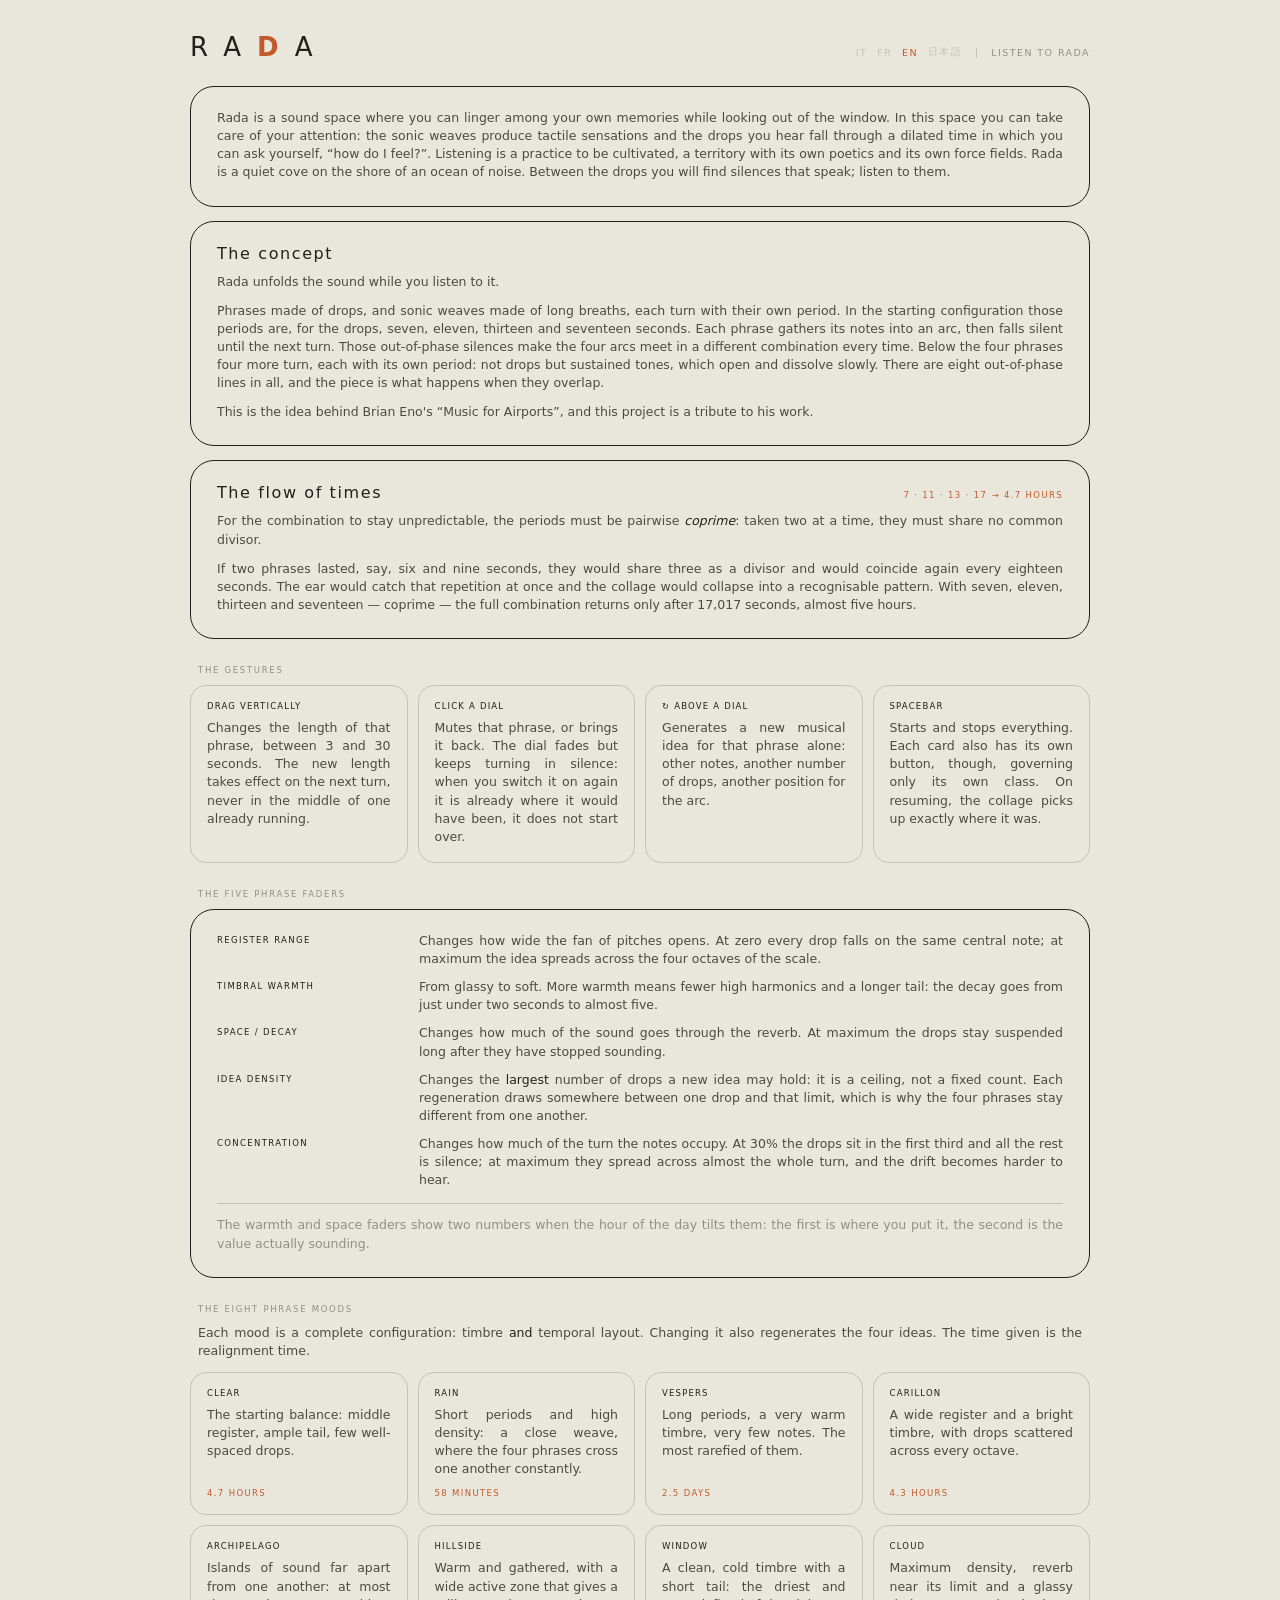
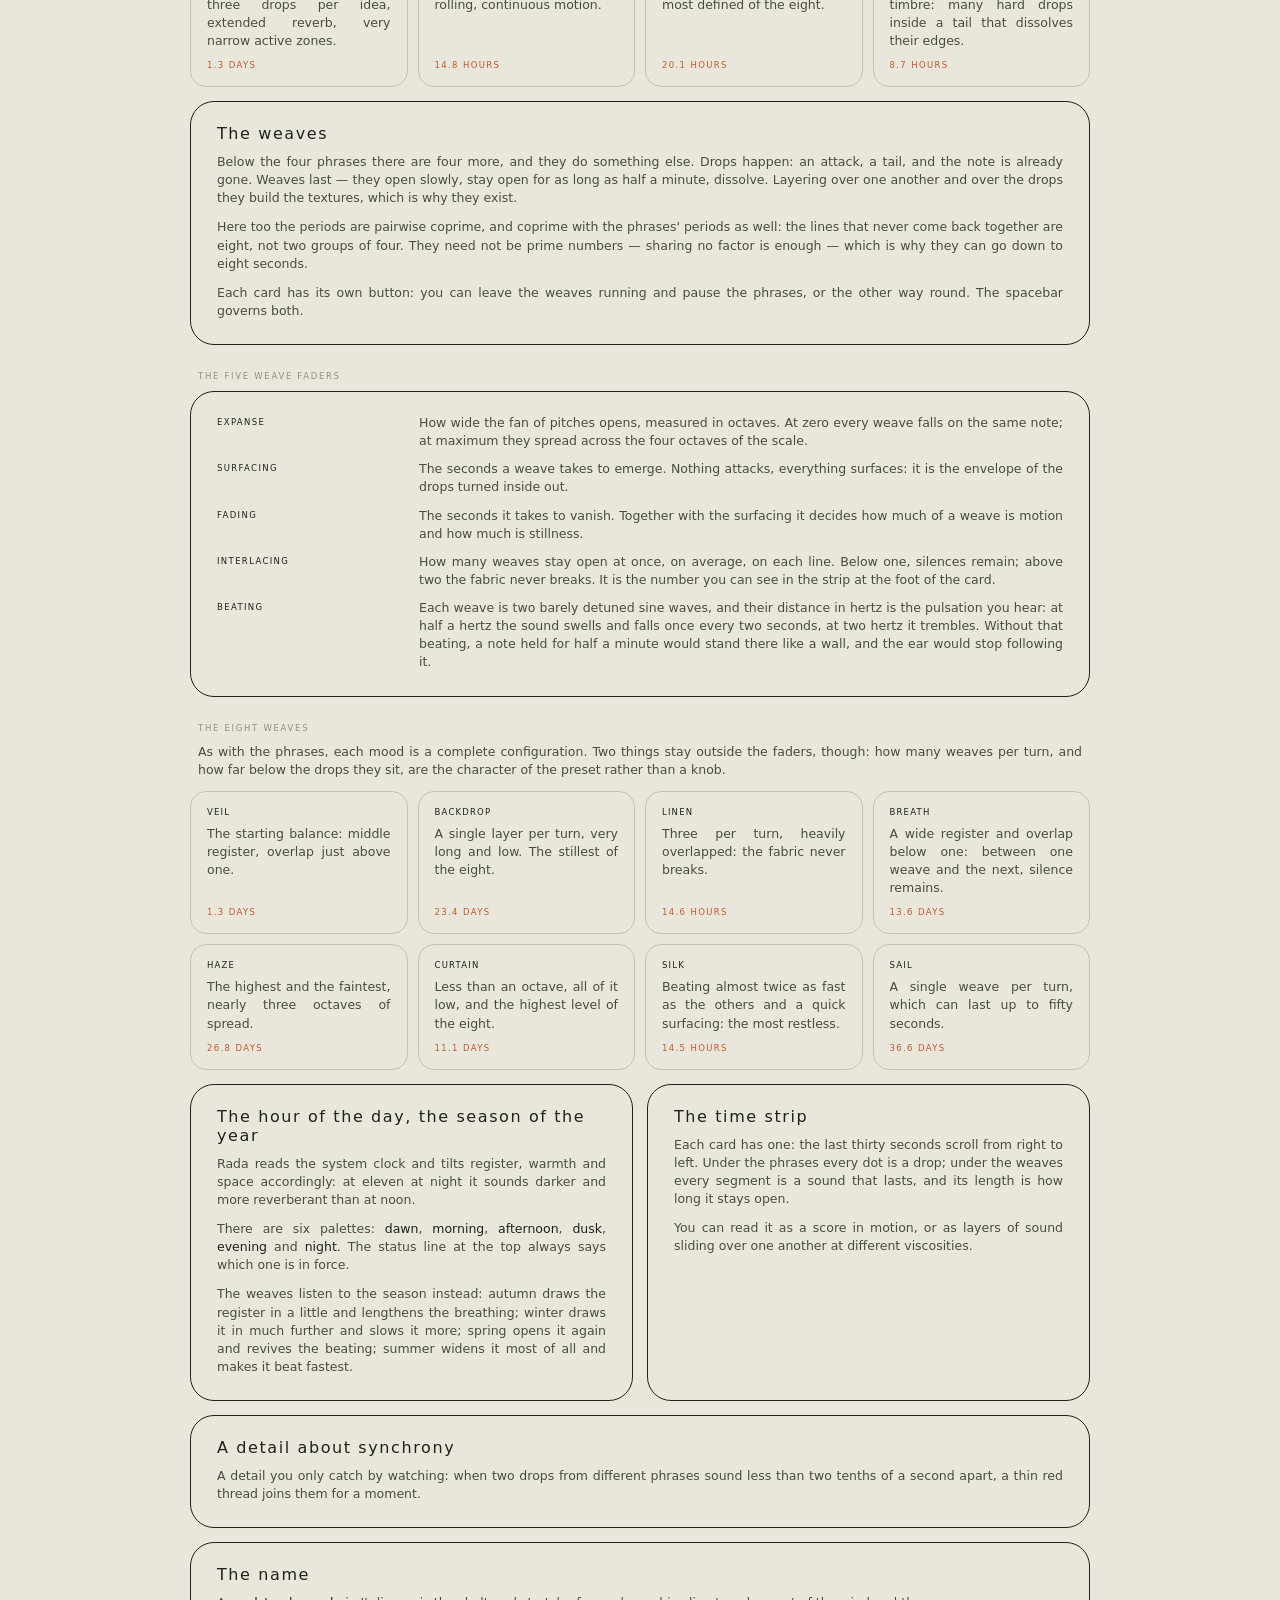
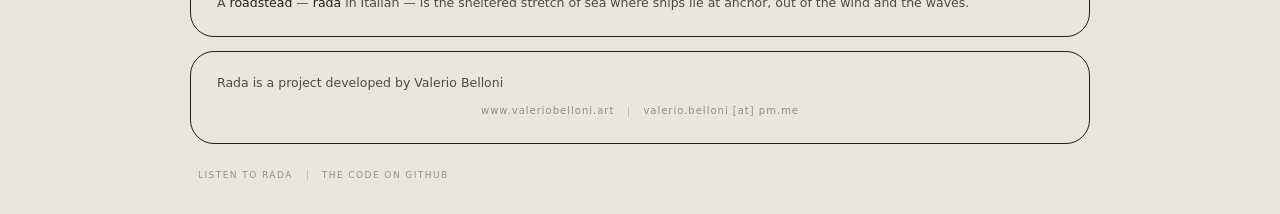
==== commit 53016f27: "Le stagioni al completo, la sincronia a parte, e la riga in alto non conta più Tre cose dal tavolo d" ====
--- a/guida.html
+++ b/guida.html
@@ -326,15 +326,21 @@
     </section>
   </div>
 
+  <!-- ---------------------------------------------- il filo fra due gocce
+       Stava in coda al riquadro del nome, dove non c'entrava nulla: è una
+       cosa che si vede, non una postilla su una parola.                  -->
+  <section class="docCard docEnd">
+    <div class="cardHead"><h2 class="t" data-i18n="g.sync.t">Un dettaglio sulla sincronia</h2></div>
+    <p data-i18n-html="g.name.note">Un dettaglio che si nota solo guardando:
+    quando due gocce di frasi diverse suonano a meno di due decimi di secondo
+    l'una dall'altra, un sottile filo rosso le unisce per un istante.</p>
+  </section>
+
   <!-- ------------------------------------------------------------ chiusa -->
-  <section class="docCard docEnd">
+  <section class="docCard">
     <div class="cardHead"><h2 class="t" data-i18n="g.name.t">Il nome</h2></div>
     <p data-i18n-html="g.name1">Una <em>rada</em> è il tratto di mare riparato
     dove le navi sostano al riparo dai venti e dalle onde.</p>
-    <p class="docNote" data-i18n-html="g.name.note">Un dettaglio che si nota
-    solo guardando: quando due gocce di frasi diverse suonano a meno di due
-    decimi di secondo l'una dall'altra, un sottile filo rosso le unisce per un
-    istante.</p>
   </section>
 
   <!-- ----------------------------------------------------------- colophon
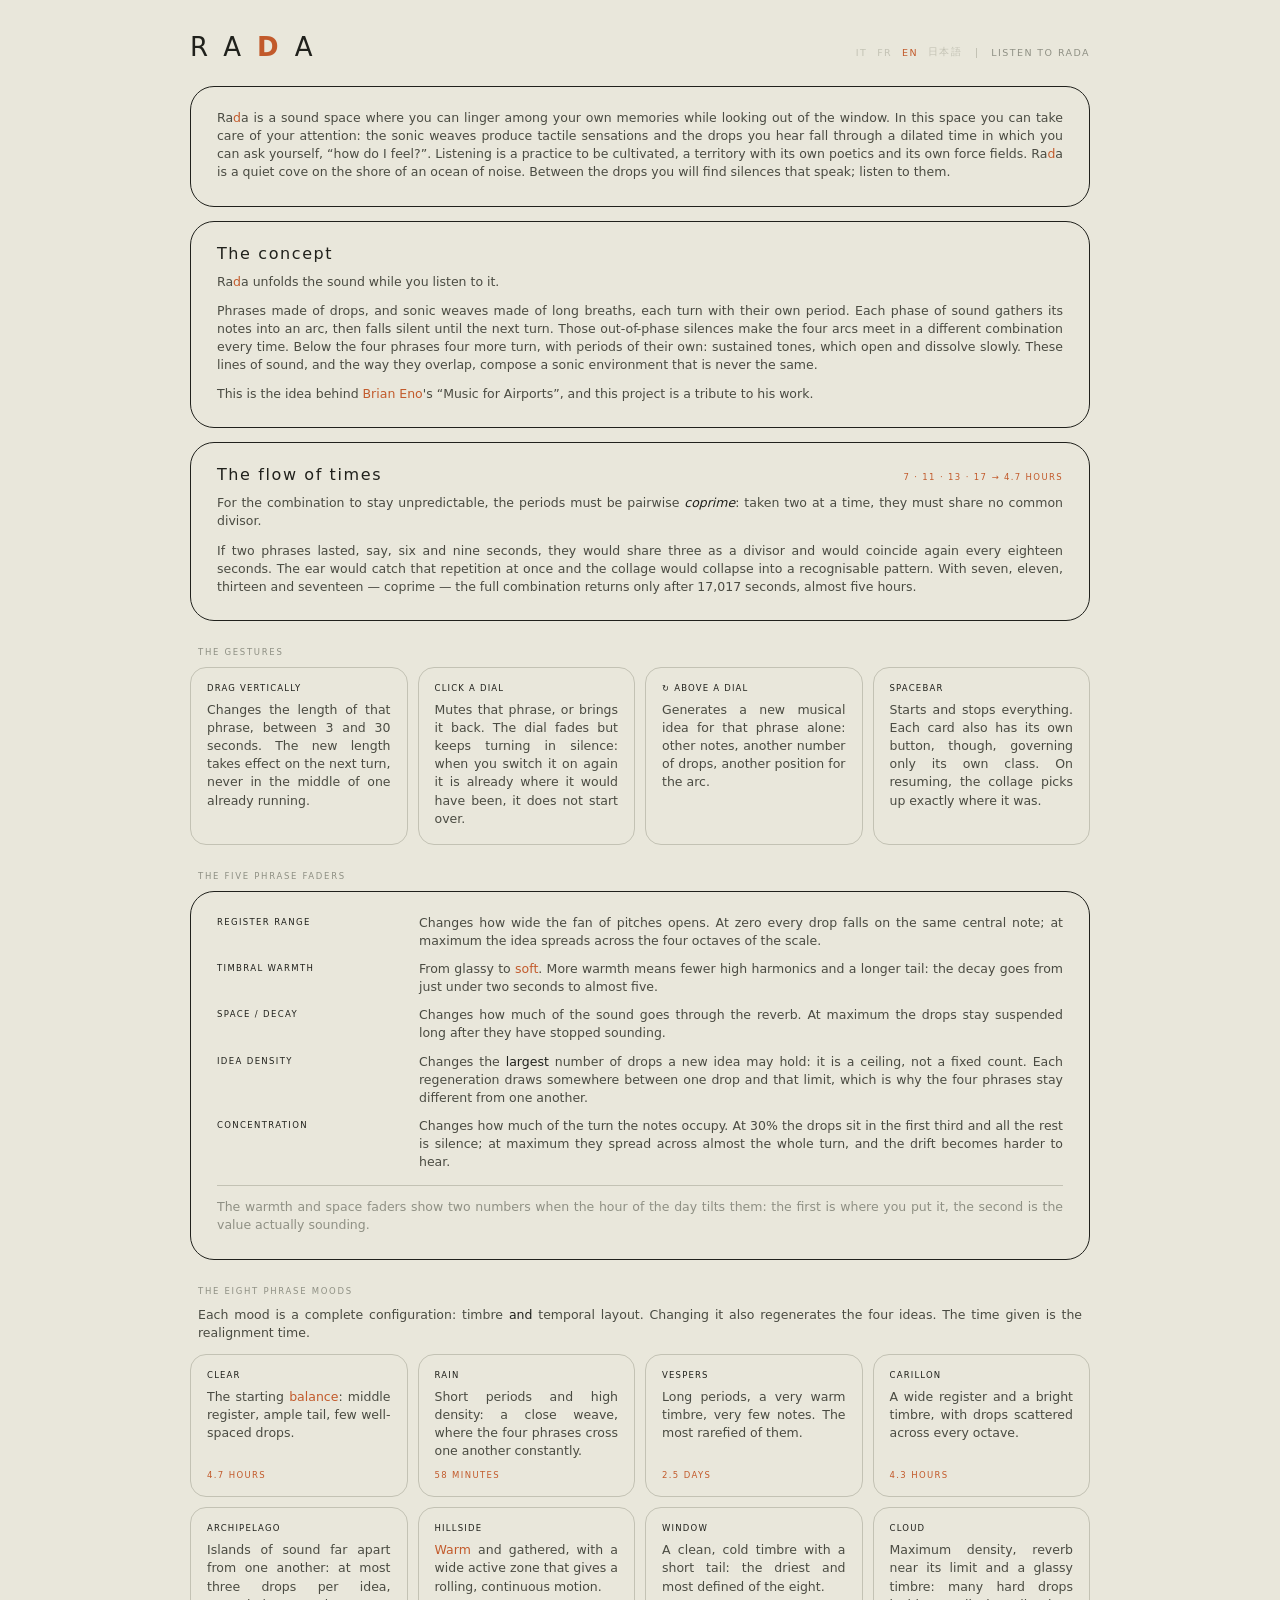
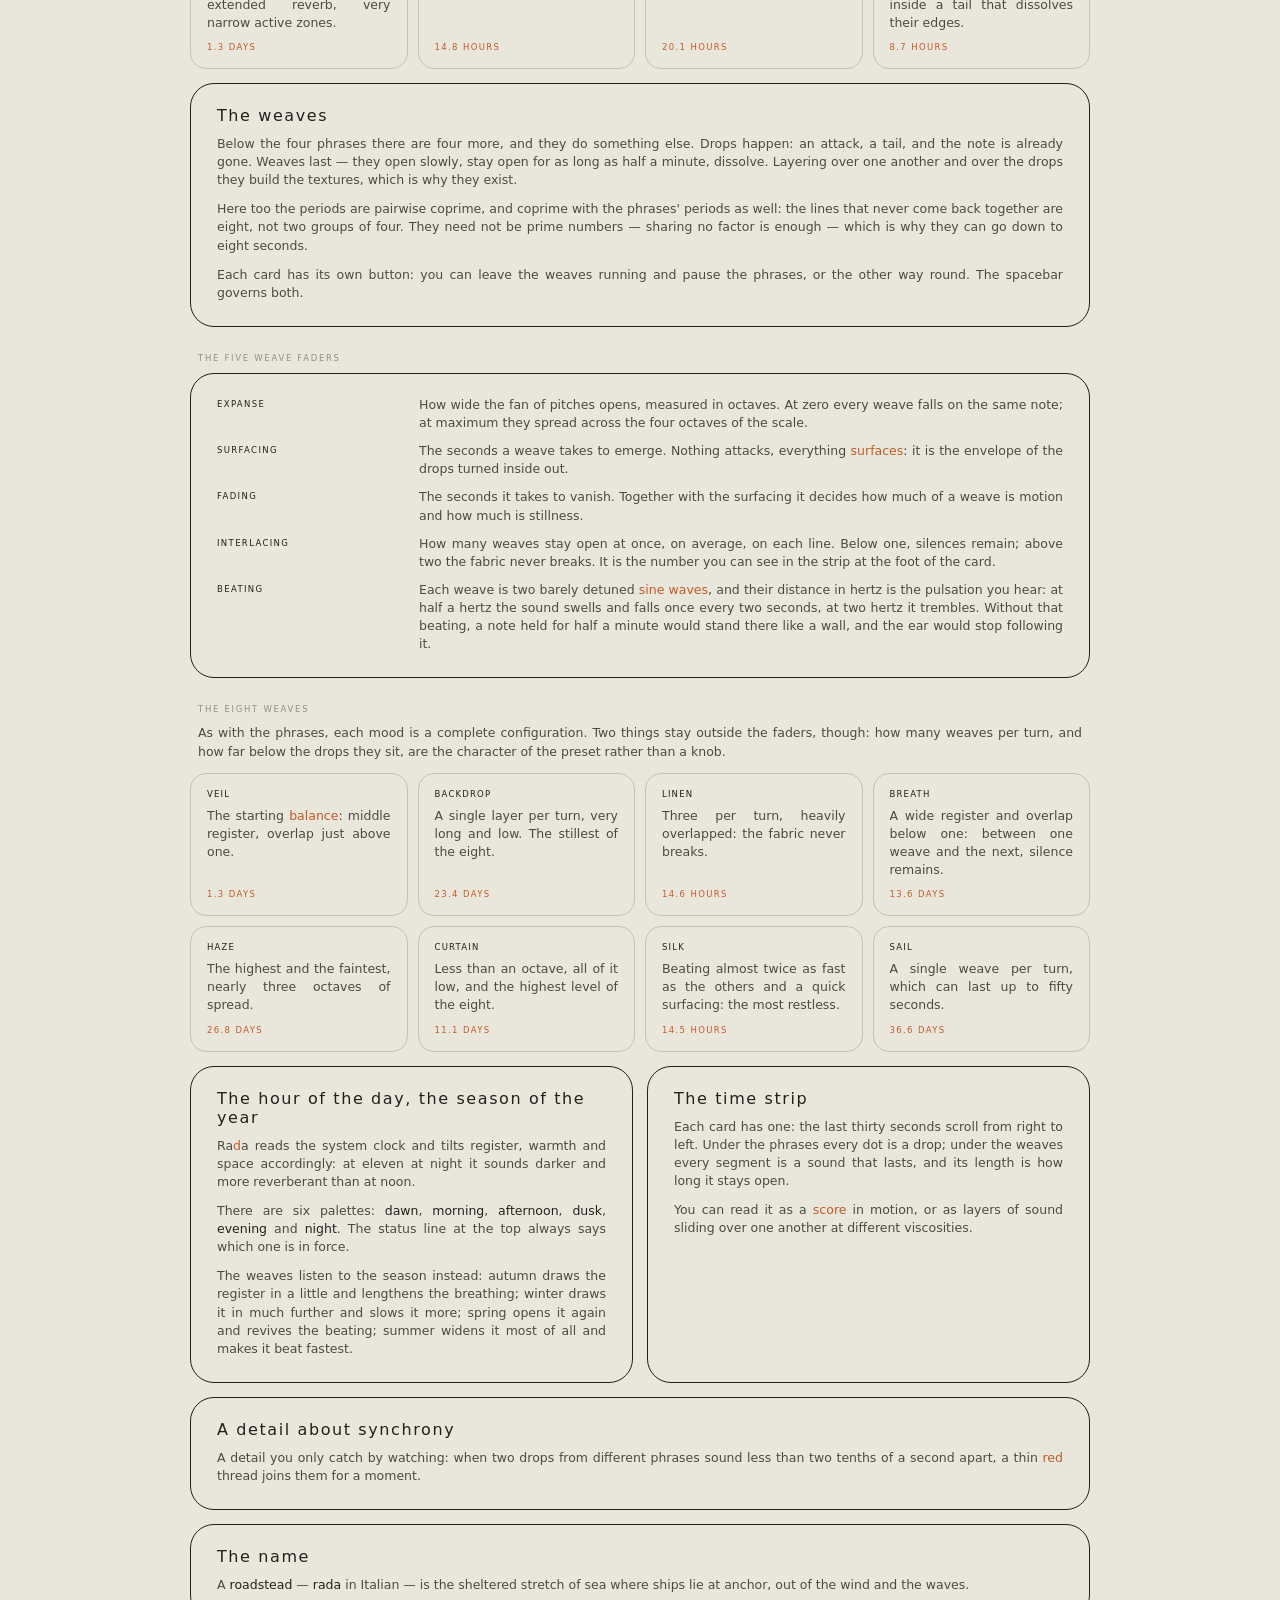
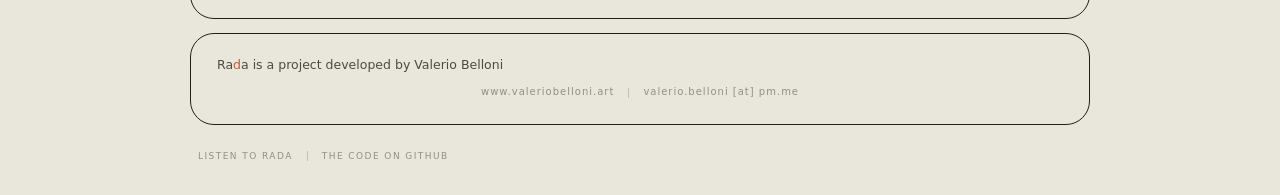
==== commit 4abaf042: "Nove parole in arancione, e la tua riscrittura del concetto Il concetto perde i numeri — sette, undi" ====
--- a/guida.html
+++ b/guida.html
@@ -26,13 +26,13 @@
 
   <!-- ------------------------------------------------- l'invito, senza titolo -->
   <section class="docCard">
-    <p data-i18n-html="g.open1">Rada è uno spazio sonoro nel quale si può
+    <p data-i18n-html="g.open1">Ra<em class="amb">d</em>a è uno spazio sonoro nel quale si può
     indugiare nei propri ricordi mentre si guarda fuori dalla finestra. In
     questo spazio puoi prenderti cura della tua attenzione, i tessuti sonori
     producono delle sensazioni tattili e le gocce che ascolti cadono in un
     tempo dilatato nel quale puoi chiederti “come mi sento?”. L'ascolto è
     un'attività da coltivare, è un territorio che ha le sue poetiche e i suoi
-    campi di forza. Rada è un'insenatura tranquilla lungo la costa di un
+    campi di forza. Ra<em class="amb">d</em>a è un'insenatura tranquilla lungo la costa di un
     oceano di rumore. Tra le gocce troverai dei silenzi che parlano;
     ascoltali.</p>
   </section>
@@ -40,21 +40,19 @@
   <!-- ------------------------------------------------------- il concetto -->
   <section class="docCard">
     <div class="cardHead"><h2 class="t" data-i18n="g.concept.t">Il concetto</h2></div>
-    <p data-i18n-html="g.concept1">Rada sviluppa il suono mentre lo ascolti.</p>
+    <p data-i18n-html="g.concept1">Ra<em class="amb">d</em>a sviluppa il suono mentre lo ascolti.</p>
 
     <p data-i18n-html="g.concept2">Frasi composte da gocce e tessuti sonori
-    fatti di lunghi respiri girano ciascuno col proprio periodo. Nella
-    configurazione di partenza questi periodi sono, per le gocce, di sette,
-    undici, tredici e diciassette secondi. Ogni frase concentra le sue note in
-    un arco, poi tace fino al giro successivo. Quei silenzi fuori fase fanno in
-    modo che i quattro archi si incontrino ogni volta in una combinazione
-    diversa. Sotto le quattro frasi ne girano altre quattro, coi propri
-    periodi: non gocce ma suoni tenuti, che si aprono e si dissolvono
-    lentamente. Le linee fuori fase sono otto in tutto, e il pezzo è quello
-    che accade quando si sovrappongono.</p>
+    fatti di lunghi respiri girano ciascuno col proprio periodo. Ogni fase
+    sonora concentra le sue note in un arco, poi tace fino al giro successivo.
+    Quei silenzi fuori fase fanno in modo che i quattro archi si incontrino
+    ogni volta in una combinazione diversa. Sotto le quattro frasi ne girano
+    altre quattro, coi propri periodi: suoni tenuti, che si aprono e si
+    dissolvono lentamente. Queste linee di suoni e le loro sovrapposizioni
+    compongono un ambiente sonoro sempre differente.</p>
 
     <p data-i18n-html="g.concept3">Questa è l'idea alla base di “Music for
-    Airports” di Brian Eno e questo progetto è un tributo al suo lavoro.</p>
+    Airports” di <em class="amb">Brian Eno</em> e questo progetto è un tributo al suo lavoro.</p>
   </section>
 
   <!-- --------------------------------------------- lo scorrere dei tempi -->
@@ -114,7 +112,7 @@
       massimo l'idea si distende sulle quattro ottave della scala.</dd>
 
       <dt data-i18n="ctl.warmth">Calore timbrico</dt>
-      <dd data-i18n-html="g.f2">Da vetroso a morbido. Più calore significa meno
+      <dd data-i18n-html="g.f2">Da vetroso a <em class="amb">morbido</em>. Più calore significa meno
       armoniche acute e una coda più lunga: il decadimento passa da poco meno di
       due secondi a quasi cinque.</dd>
 
@@ -151,7 +149,7 @@
   <div class="docGrid g4 moodGrid">
     <div class="docCell">
       <span class="k" data-mood="sereno">Sereno</span>
-      <p data-i18n-html="g.m.sereno">L'equilibrio di partenza: registro medio,
+      <p data-i18n-html="g.m.sereno">L'<em class="amb">equilibrio</em> di partenza: registro medio,
       coda ampia, poche gocce ben distanziate.</p>
       <span class="mt" data-i18n="g.mt.sereno">4,7 ore</span>
     </div>
@@ -182,7 +180,7 @@
     </div>
     <div class="docCell">
       <span class="k" data-mood="collina">Collina</span>
-      <p data-i18n-html="g.m.collina">Caldo e raccolto, con una zona attiva
+      <p data-i18n-html="g.m.collina"><em class="amb">Caldo</em> e raccolto, con una zona attiva
       ampia che dà un andamento ondulato e continuo.</p>
       <span class="mt" data-i18n="g.mt.collina">14,8 ore</span>
     </div>
@@ -229,7 +227,7 @@
       <dd data-i18n-html="g.tf1">Quanto si allarga il ventaglio delle altezze, misurato in ottave. A zero tutti i tessuti cadono sulla stessa nota; al massimo si distendono sulle quattro ottave della scala.</dd>
 
       <dt data-i18n="dctl.apri">Affioramento</dt>
-      <dd data-i18n-html="g.tf2">I secondi che un tessuto impiega a emergere. Nulla attacca, tutto affiora: è l'inviluppo rovesciato rispetto a quello delle gocce.</dd>
+      <dd data-i18n-html="g.tf2">I secondi che un tessuto impiega a emergere. Nulla attacca, tutto <em class="amb">affiora</em>: è l'inviluppo rovesciato rispetto a quello delle gocce.</dd>
 
       <dt data-i18n="dctl.chiudi">Dissolvenza</dt>
       <dd data-i18n-html="g.tf3">I secondi che impiega a sparire. Insieme all'affioramento decide quanta parte del tessuto è movimento e quanta è stasi.</dd>
@@ -238,7 +236,7 @@
       <dd data-i18n-html="g.tf4">Quanti tessuti restano aperti insieme, in media, su ciascuna linea. Sotto uno restano dei silenzi; sopra due la trama non si interrompe mai. È il numero che si vede nella fascia in fondo al riquadro.</dd>
 
       <dt data-i18n="dctl.battito">Battito</dt>
-      <dd data-i18n-html="g.tf5">Ogni tessuto è fatto di due sinusoidi appena
+      <dd data-i18n-html="g.tf5">Ogni tessuto è fatto di due <em class="amb">sinusoidi</em> appena
       scordate, e la loro differenza in hertz è la pulsazione che si sente: a
       mezzo hertz il suono si gonfia e si sgonfia una volta ogni due secondi, a
       due hertz trema. Senza quel battito una nota tenuta mezzo minuto sarebbe
@@ -257,7 +255,7 @@
   <div class="docGrid g4 moodGrid">
     <div class="docCell">
       <span class="k" data-drone-mood="velo">Velo</span>
-      <p data-i18n-html="g.tm.velo">L'equilibrio di partenza: registro medio, sovrapposizione appena sopra l'uno.</p>
+      <p data-i18n-html="g.tm.velo">L'<em class="amb">equilibrio</em> di partenza: registro medio, sovrapposizione appena sopra l'uno.</p>
       <span class="mt" data-i18n="g.tmt.velo">1,3 giorni</span>
     </div>
     <div class="docCell">
@@ -301,7 +299,7 @@
   <div class="docPair">
     <section class="docCard">
       <div class="cardHead"><h2 class="t" data-i18n="g.hour.t">L'ora del giorno</h2></div>
-      <p data-i18n-html="g.hour1">Rada legge l'orologio del sistema e inclina di
+      <p data-i18n-html="g.hour1">Ra<em class="amb">d</em>a legge l'orologio del sistema e inclina di
       conseguenza il registro, il calore e lo spazio: alle 23 suona più cupa e
       riverberata che a mezzogiorno.</p>
       <p data-i18n-html="g.hour2">Le palette sono sei: <em>alba</em>,
@@ -320,7 +318,7 @@
       <p data-i18n-html="g.strip1">Sotto i quadranti scorrono da destra verso
       sinistra gli ultimi trenta secondi di tutte e quattro le frasi. Ogni punto
       è una goccia.</p>
-      <p data-i18n-html="g.strip2">Puoi guardarlo come se fosse uno spartito in
+      <p data-i18n-html="g.strip2">Puoi guardarlo come se fosse uno <em class="amb">spartito</em> in
       movimento, o un sovrapporsi di strati sonori che scorrono con viscosità
       differenti.</p>
     </section>
@@ -333,7 +331,7 @@
     <div class="cardHead"><h2 class="t" data-i18n="g.sync.t">Un dettaglio sulla sincronia</h2></div>
     <p data-i18n-html="g.name.note">Un dettaglio che si nota solo guardando:
     quando due gocce di frasi diverse suonano a meno di due decimi di secondo
-    l'una dall'altra, un sottile filo rosso le unisce per un istante.</p>
+    l'una dall'altra, un sottile filo <em class="amb">rosso</em> le unisce per un istante.</p>
   </section>
 
   <!-- ------------------------------------------------------------ chiusa -->
@@ -349,7 +347,7 @@
        Il nome del sito e l'indirizzo non si traducono — sono identificatori,
        non parole. Si traduce solo la frase che li introduce.            -->
   <section class="docCard docColophon">
-    <p data-i18n-html="g.credits">Rada è un progetto sviluppato da Valerio Belloni</p>
+    <p data-i18n-html="g.credits">Ra<em class="amb">d</em>a è un progetto sviluppato da Valerio Belloni</p>
     <div class="recapiti">
       <a href="https://www.valeriobelloni.art">www.valeriobelloni.art</a>
       <span class="sep" aria-hidden="true"></span>
--- a/css/guida.css
+++ b/css/guida.css
@@ -53,6 +53,20 @@
 /* <i> invece inclina davvero: serve per i termini tecnici citati in quanto
    termini — "coprimi" — dove il corsivo ha un significato preciso.         */
 .docCard i{font-style:italic;color:var(--ink)}
+
+/* Il terzo risalto, e il più raro: l'arancione. Non marca un termine tecnico
+   né una parola importante — quelli hanno già l'inchiostro pieno — ma le
+   poche parole che nella pagina fanno da eco al suono: "morbido", "affiora",
+   "spartito", il filo "rosso" fra due gocce. E la "d" di Rada, dovunque il
+   nome compaia nella prosa, che è la stessa "d" del logo.
+
+   Serve la classe sull'`em` perché `.docCard em` porta già l'inchiostro, e a
+   parità di elemento vince chi è più specifico. Vale ovunque nella pagina —
+   riquadri, introduzioni, celle, elenchi — con una regola sola.          */
+.amb, .docCard em.amb, .docList dd em.amb, .docCell p em.amb, .docIntro em.amb{
+  font-style:normal;
+  color:var(--amber);
+}
 
 /* nota di coda: più tenue del corpo, staccata da un filo */
 .docNote{
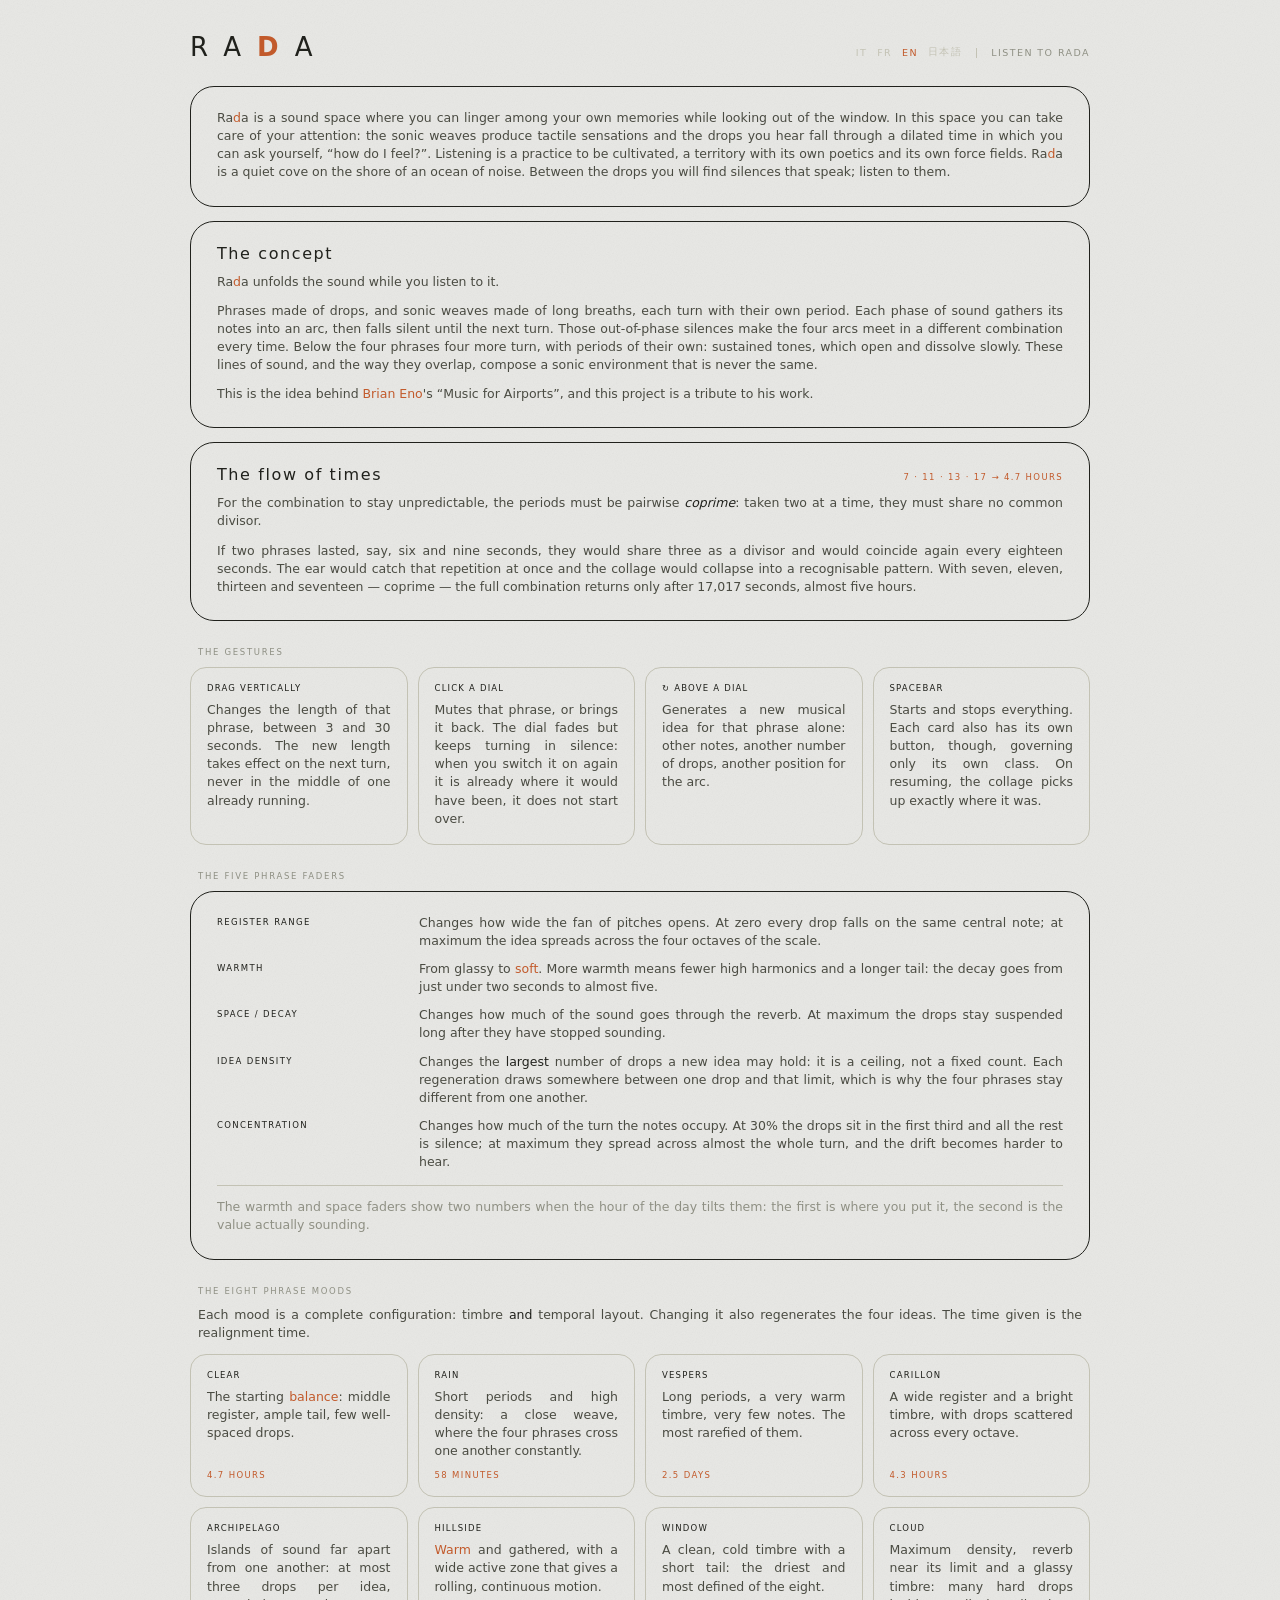
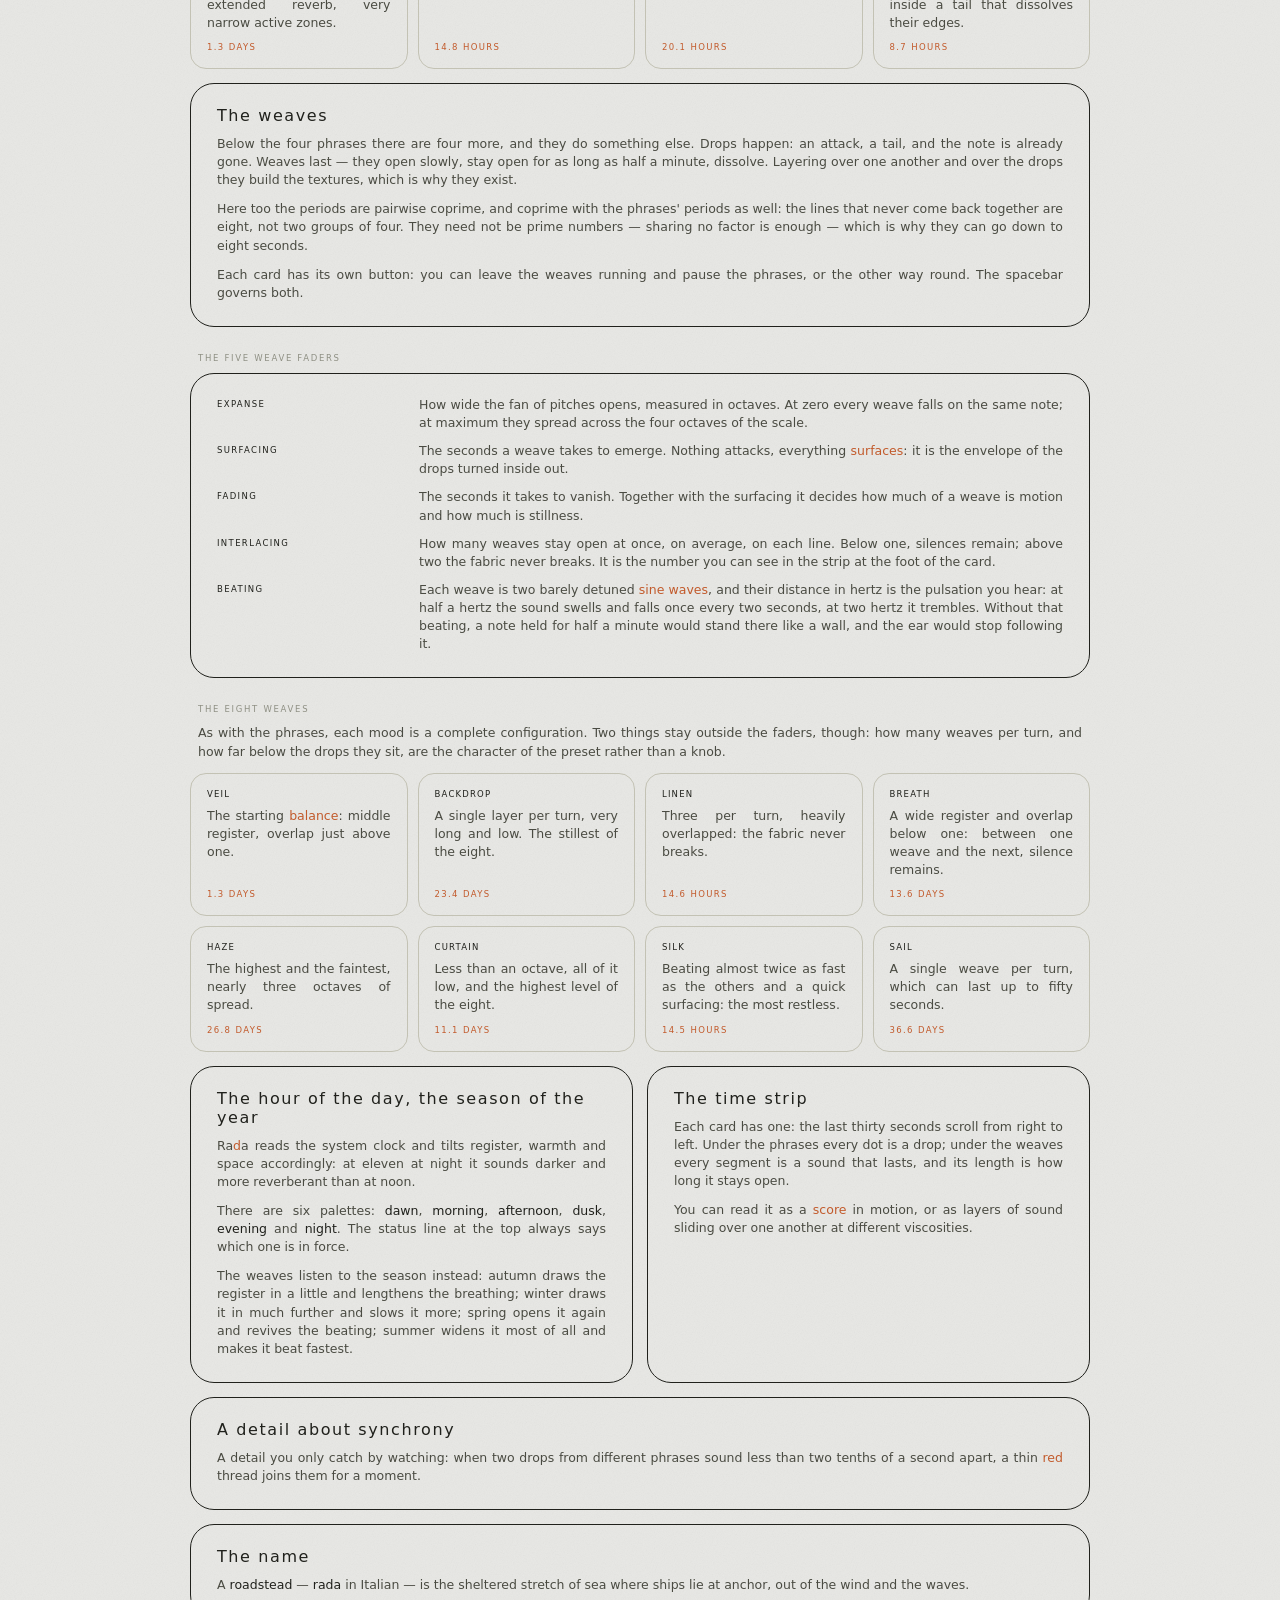
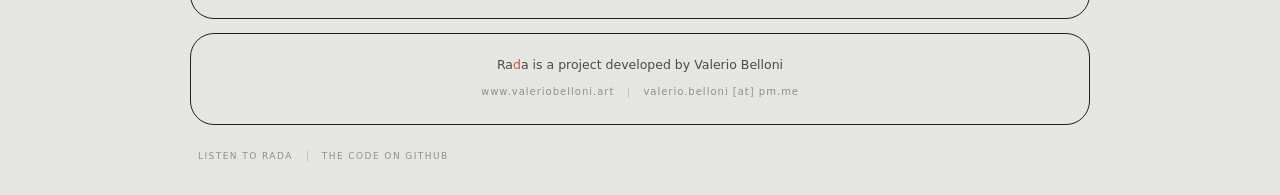
==== commit 662b03a0: ""Calore timbrico" diventa "Calore" Il cursore accanto si chiama "Spazio / coda" e quello sotto "Adde" ====
--- a/guida.html
+++ b/guida.html
@@ -111,7 +111,7 @@
       altezze. A zero tutte le gocce cadono sulla stessa nota centrale; al
       massimo l'idea si distende sulle quattro ottave della scala.</dd>
 
-      <dt data-i18n="ctl.warmth">Calore timbrico</dt>
+      <dt data-i18n="ctl.warmth">Calore</dt>
       <dd data-i18n-html="g.f2">Da vetroso a <em class="amb">morbido</em>. Più calore significa meno
       armoniche acute e una coda più lunga: il decadimento passa da poco meno di
       due secondi a quasi cinque.</dd>
--- a/css/style.css
+++ b/css/style.css
@@ -6,7 +6,7 @@
 ============================================================================= */
 
 :root{
-  --paper:#e9e7db;   /* fondo, avorio caldo */
+  --paper:#e7e7e4;   /* fondo, grigio chiarissimo appena caldo */
   --ink:#20211c;     /* inchiostro, nero morbido verdastro */
   --ink-2:#4a4b42;   /* inchiostro secondario */
   --dust:#8f9084;    /* etichette tenui */
@@ -16,10 +16,28 @@
   --sans:"Helvetica Neue",-apple-system,system-ui,"Segoe UI",Roboto,Arial,sans-serif;
 }
 
+/* --------------------------------------------------------- la grana della carta
+   Rumore frattale generato dal browser, non un'immagine da scaricare: è un
+   SVG scritto qui dentro come data URI, quindi la pagina continua ad aprirsi
+   senza rete — che è una regola del progetto, non una comodità.
+
+   `feTurbulence` fa il grano, `feColorMatrix` gli toglie il colore (di suo
+   il rumore è a chiazze rosse, verdi e blu), e `stitchTiles` fa combaciare i
+   bordi della piastrella, altrimenti a ogni ripetizione si vedrebbe la
+   cucitura. Il rettangolo è nero a opacità 0,08: appena un velo, e su un
+   fondo chiaro basta a togliere la sensazione di superficie piatta.
+
+   Il browser lo rasterizza una volta e lo ripete: non costa un fotogramma.
+   Il `#` dell'`url(#g)` va scritto %23, o l'indirizzo si tronca lì.       */
+:root{
+  --carta:url("data:image/svg+xml,%3Csvg xmlns='http://www.w3.org/2000/svg' width='200' height='200'%3E%3Cfilter id='g'%3E%3CfeTurbulence type='fractalNoise' baseFrequency='.9' numOctaves='4' stitchTiles='stitch'/%3E%3CfeColorMatrix type='saturate' values='0'/%3E%3C/filter%3E%3Crect width='200' height='200' filter='url(%23g)' opacity='.08'/%3E%3C/svg%3E");
+}
+
 *{box-sizing:border-box}
 html,body{margin:0;height:100%}
 body{
-  background:var(--paper);
+  background-color:var(--paper);
+  background-image:var(--carta);
   color:var(--ink);
   font-family:var(--sans);
   font-weight:300;
@@ -226,6 +244,47 @@
 /* rimando alla guida, sotto i mood: deve esserci senza contendere l'attenzione
    ai comandi, quindi ha il corpo delle etichette minute e il grigio tenue.  */
 .foot{margin-top:15px}
+
+/* --------------------------------------------------------------- la firma
+   Un filo alto un pixel, e sotto i crediti centrati. Il filo separa senza
+   chiudere: a chiudere ci pensano i bordi dei due riquadri, e un terzo
+   rettangolo qui dentro sarebbe un riquadro che non contiene nulla.
+
+   Il testo resta in tondo minuscolo, non nel MAIUSCOLO delle etichette
+   minute: quelle nominano un comando, questa è una frase, e una frase lunga
+   in maiuscolo si legge peggio. Vale anche per l'indirizzo, come nel
+   colophon della guida.                                                   */
+.firma{
+  margin-top:26px;
+  padding-top:16px;
+  border-top:1px solid var(--hair);
+  text-align:center;
+}
+.firma p{
+  margin:0;
+  font-family:var(--sans);font-weight:400;
+  font-size:10px;letter-spacing:.1em;
+  color:var(--dust);
+}
+.firma .recapiti{
+  display:flex;align-items:center;justify-content:center;
+  gap:14px;flex-wrap:wrap;margin-top:9px;
+}
+.firma a,
+.firma .posta{
+  font-family:var(--sans);font-weight:400;
+  font-size:10px;letter-spacing:.1em;color:var(--dust);
+  text-decoration:none;padding-bottom:2px;
+  border-bottom:1px solid transparent;
+}
+.firma a{transition:.2s}
+.firma a:hover{color:var(--ink);border-bottom-color:var(--hair)}
+.firma a:focus-visible{outline:1.5px solid var(--amber);outline-offset:3px;border-radius:2px}
+.firma .sep{width:1px;height:10px;background:var(--hair);flex:none}
+@media (max-width:479px){
+  .firma .sep{display:none}          /* a capo, il trattino resterebbe appeso */
+  .firma .recapiti{gap:8px;flex-direction:column}
+}
 .docLink{
   font-family:var(--sans);font-weight:400;
   font-size:9px;letter-spacing:.16em;text-transform:uppercase;
@@ -248,7 +307,10 @@
 /* ---------------------------------------------------- soglia d'ingresso */
 .gate{
   position:fixed;inset:0;z-index:40;
-  background:var(--paper);
+  /* la stessa grana del fondo, e alla stessa origine: la soglia copre la
+     pagina senza che si veda il passaggio da una superficie all'altra */
+  background-color:var(--paper);
+  background-image:var(--carta);
   display:flex;flex-direction:column;
   align-items:center;justify-content:center;
   gap:24px;padding:30px;text-align:center;
--- a/css/guida.css
+++ b/css/guida.css
@@ -101,8 +101,13 @@
 }
 
 /* Il colophon resta centrato: due righe corte, e giustificarle non avrebbe
-   nulla da distribuire.                                                   */
-.docColophon p{text-align:center;hyphens:manual}
+   nulla da distribuire.
+
+   Serve anche `text-align-last`, che è una proprietà a sé: la regola qui
+   sopra la mette a `left` per tutta la pagina, e `text-align:center` da solo
+   non la tocca. In un capoverso di una o due righe l'ultima riga è tutto il
+   capoverso — quindi restava a sinistra, centrato per finta.              */
+.docColophon p{text-align:center;text-align-last:center;hyphens:manual}
 
 /* ----------------------------------------------- etichette di sezione */
 .docLabel{
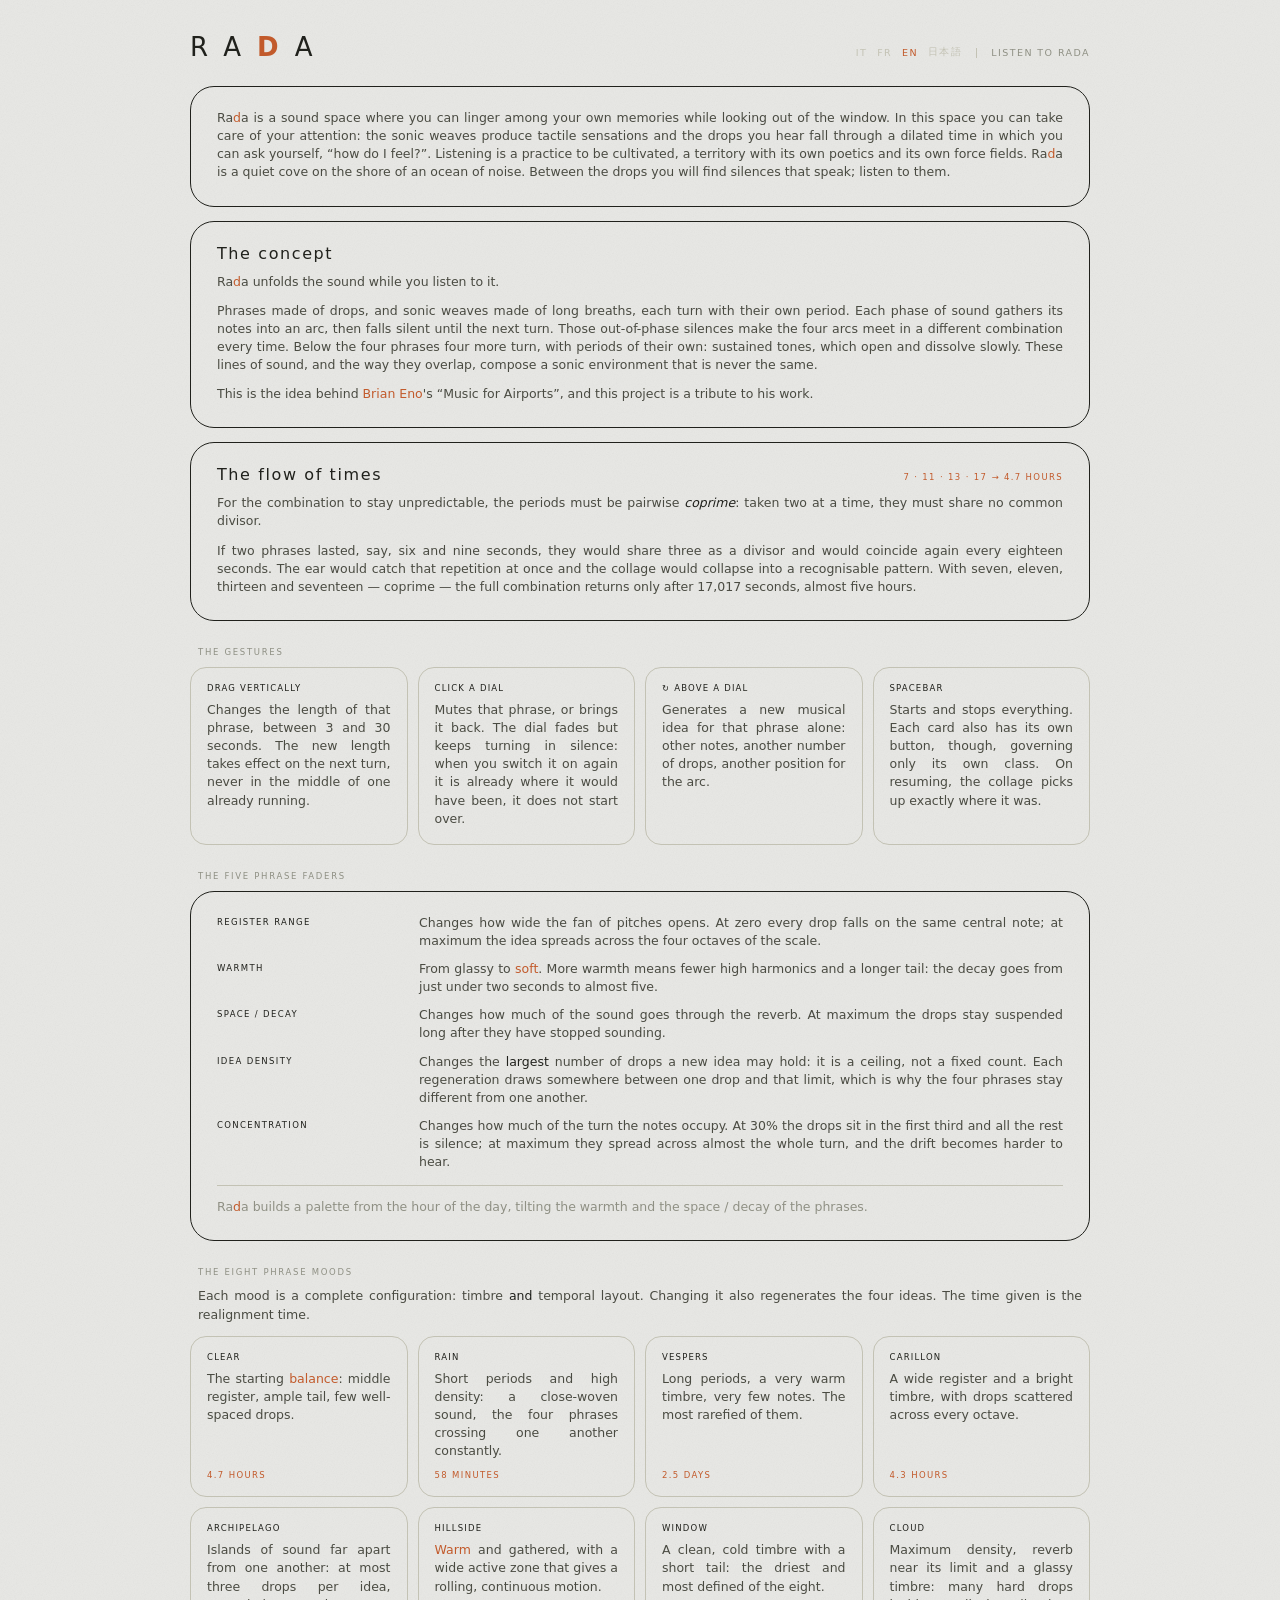
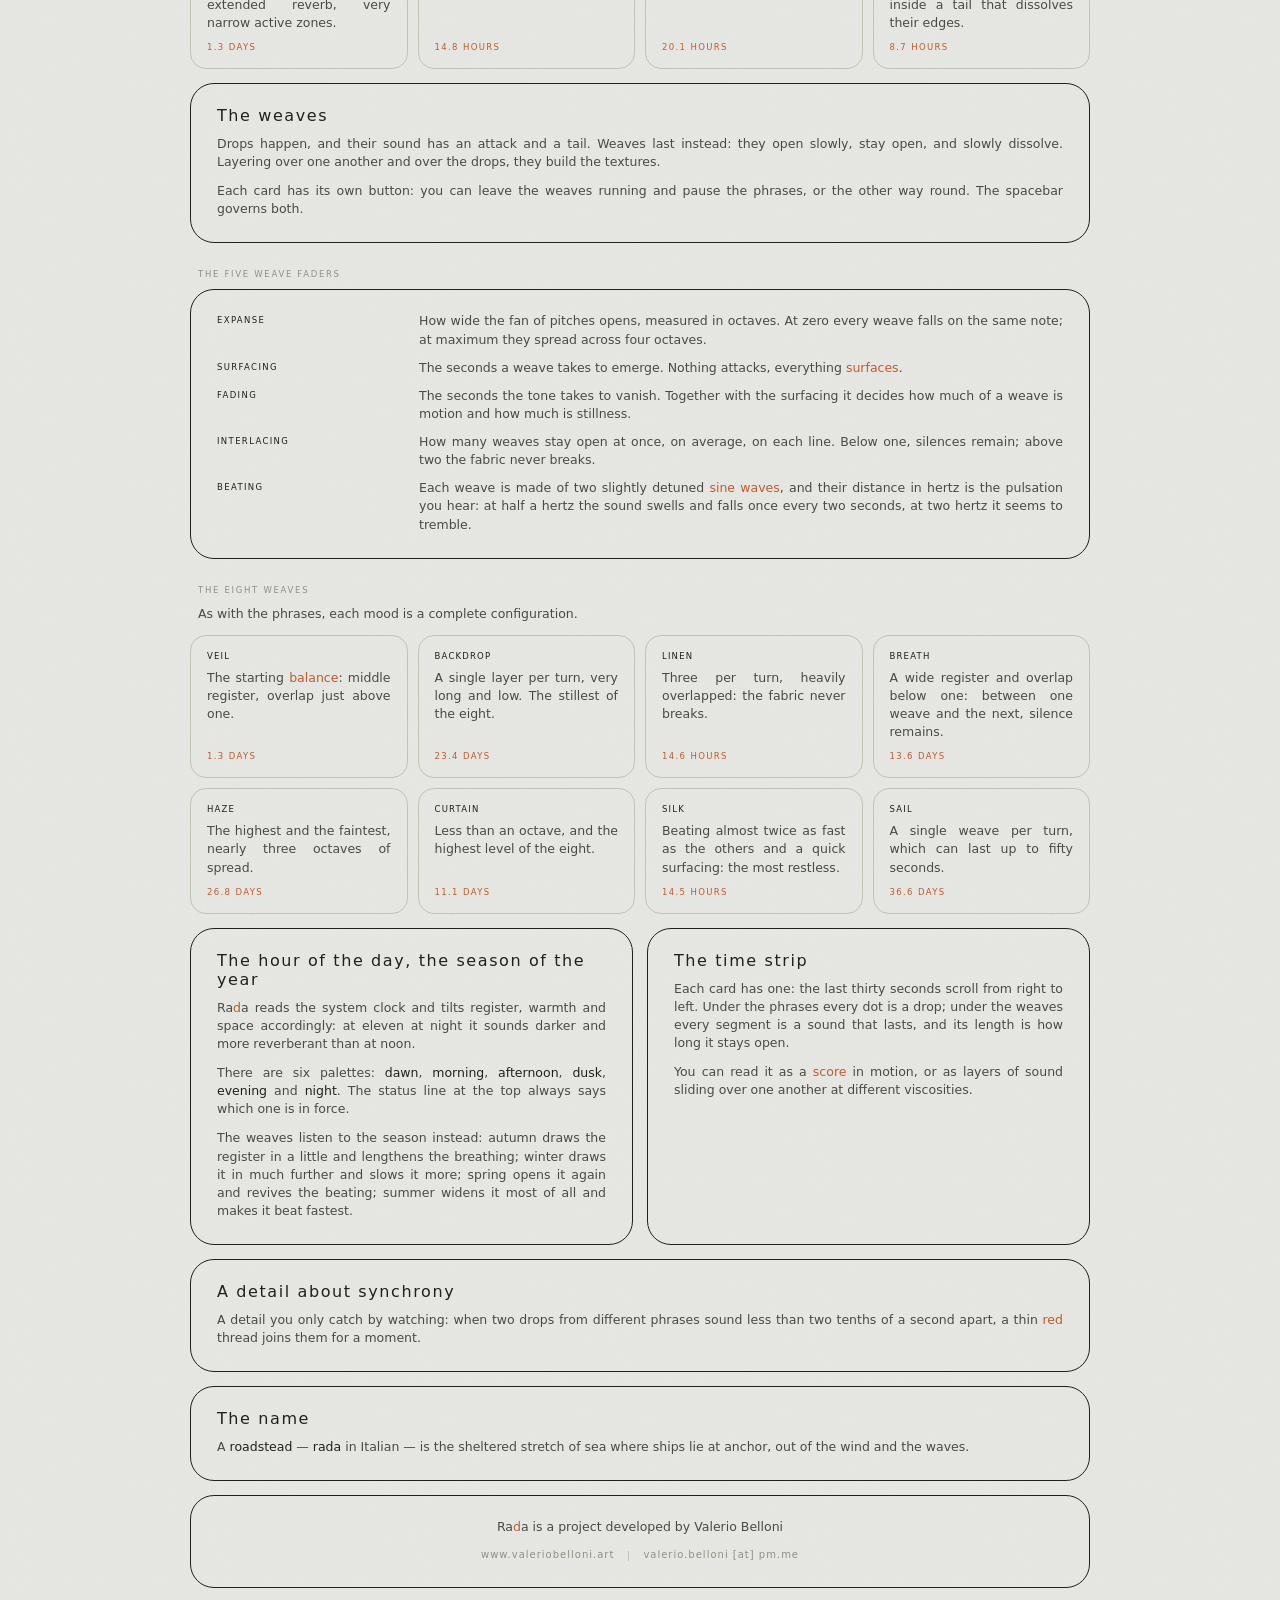
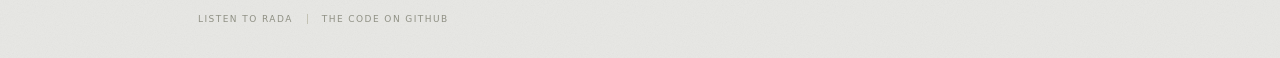
==== commit 785b24cb: "Traduzioni: le correzioni al foglio guida Dieci voci riscritte in quattro lingue, e una tolta. In it" ====
--- a/guida.html
+++ b/guida.html
@@ -134,9 +134,9 @@
       meno percepibile.</dd>
     </dl>
 
-    <p class="docNote" data-i18n-html="g.f.note">I cursori del calore e dello
-    spazio mostrano due numeri quando l'ora del giorno li inclina: il primo è
-    dove l'hai messo tu, il secondo è il valore che sta davvero suonando.</p>
+    <p class="docNote" data-i18n-html="g.f.note">Ra<em class="amb">d</em>a crea
+    una palette a seconda dell'ora del giorno inclinando il calore e lo spazio /
+    coda delle frasi.</p>
   </section>
 
   <!-- --------------------------------------------------------- i mood ---->
@@ -155,8 +155,8 @@
     </div>
     <div class="docCell">
       <span class="k" data-mood="pioggia">Pioggia</span>
-      <p data-i18n-html="g.m.pioggia">Periodi brevi e densità alta: il fitto
-      continuo, dove le quattro frasi si incrociano di continuo.</p>
+      <p data-i18n-html="g.m.pioggia">Periodi brevi e densità alta: un suono
+      fitto, le quattro frasi si incrociano di continuo.</p>
       <span class="mt" data-i18n="g.mt.pioggia">58 minuti</span>
     </div>
     <div class="docCell">
@@ -203,17 +203,10 @@
   <!-- --------------------------------------------------------- i tessuti -->
   <section class="docCard">
     <div class="cardHead"><h2 class="t" data-i18n="g.tes.t">I tessuti</h2></div>
-    <p data-i18n-html="g.tes1">Sotto le quattro frasi ce ne sono altre quattro, e
-    non fanno la stessa cosa. Le gocce accadono: un attacco, una coda, e la nota
-    è già passata. I tessuti invece durano — si aprono lentamente, restano aperti
-    anche mezzo minuto, si dissolvono. Sovrapponendosi fra loro e alle gocce
-    formano le tessiture, ed è la ragione per cui esistono.</p>
-
-    <p data-i18n-html="g.tes2">Anche qui i periodi sono coprimi a due a due, e lo
-    sono anche con quelli delle frasi: le linee che non tornano mai insieme sono
-    otto, non due gruppi da quattro. Non devono essere numeri primi — basta che
-    non abbiano fattori in comune — ed è per questo che si scende fino a otto
-    secondi.</p>
+    <p data-i18n-html="g.tes1">Le gocce accadono e il loro suono ha un attacco e
+    una coda. I tessuti invece durano, si aprono lentamente, restano aperti e
+    lentamente si dissolvono. Sovrapponendosi fra loro e alle gocce formano le
+    tessiture.</p>
 
     <p data-i18n-html="g.tes3">Ogni riquadro ha il suo pulsante: si possono
     lasciare i tessuti e mettere in pausa le frasi, o il contrario. La barra
@@ -224,33 +217,29 @@
   <section class="docCard">
     <dl class="docList">
       <dt data-i18n="dctl.spread">Estensione</dt>
-      <dd data-i18n-html="g.tf1">Quanto si allarga il ventaglio delle altezze, misurato in ottave. A zero tutti i tessuti cadono sulla stessa nota; al massimo si distendono sulle quattro ottave della scala.</dd>
+      <dd data-i18n-html="g.tf1">Quanto si allarga il ventaglio delle altezze, misurato in ottave. A zero tutti i tessuti cadono sulla stessa nota; al massimo si distendono su quattro ottave.</dd>
 
       <dt data-i18n="dctl.apri">Affioramento</dt>
-      <dd data-i18n-html="g.tf2">I secondi che un tessuto impiega a emergere. Nulla attacca, tutto <em class="amb">affiora</em>: è l'inviluppo rovesciato rispetto a quello delle gocce.</dd>
+      <dd data-i18n-html="g.tf2">I secondi che un tessuto impiega a emergere. Nulla attacca, tutto <em class="amb">affiora</em>.</dd>
 
       <dt data-i18n="dctl.chiudi">Dissolvenza</dt>
-      <dd data-i18n-html="g.tf3">I secondi che impiega a sparire. Insieme all'affioramento decide quanta parte del tessuto è movimento e quanta è stasi.</dd>
+      <dd data-i18n-html="g.tf3">I secondi che impiega il tono a sparire. Insieme all'affioramento decide quanta parte del tessuto è movimento e quanta è stasi.</dd>
 
       <dt data-i18n="dctl.sovr">Intreccio</dt>
-      <dd data-i18n-html="g.tf4">Quanti tessuti restano aperti insieme, in media, su ciascuna linea. Sotto uno restano dei silenzi; sopra due la trama non si interrompe mai. È il numero che si vede nella fascia in fondo al riquadro.</dd>
+      <dd data-i18n-html="g.tf4">Quanti tessuti restano aperti insieme, in media, su ciascuna linea. Sotto uno restano dei silenzi; sopra due la trama non si interrompe mai.</dd>
 
       <dt data-i18n="dctl.battito">Battito</dt>
-      <dd data-i18n-html="g.tf5">Ogni tessuto è fatto di due <em class="amb">sinusoidi</em> appena
-      scordate, e la loro differenza in hertz è la pulsazione che si sente: a
-      mezzo hertz il suono si gonfia e si sgonfia una volta ogni due secondi, a
-      due hertz trema. Senza quel battito una nota tenuta mezzo minuto sarebbe
-      un muro immobile, e l'orecchio smetterebbe di seguirla.</dd>
+      <dd data-i18n-html="g.tf5">Ogni tessuto è fatto di due <em class="amb">sinusoidi</em>
+      leggermente scordate, e la loro differenza in hertz è la pulsazione che si
+      sente: a mezzo hertz il suono si gonfia e si sgonfia una volta ogni due
+      secondi, a due hertz il suono sembra tremare.</dd>
 
     </dl>
   </section>
 
   <h2 class="docLabel" data-i18n="g.lbl.tmoods">Gli otto tessuti</h2>
   <p class="docIntro" data-i18n-html="g.tmoods.intro">Come per le frasi, ogni
-  stato d'animo è una configurazione completa. Due cose però restano fuori dai
-  cursori:
-  quanti tessuti per giro e quanto stanno sotto alle gocce sono il carattere del
-  preset, non una manopola.</p>
+  stato d'animo è una configurazione completa.</p>
 
   <div class="docGrid g4 moodGrid">
     <div class="docCell">
@@ -280,7 +269,7 @@
     </div>
     <div class="docCell">
       <span class="k" data-drone-mood="tenda">Tenda</span>
-      <p data-i18n-html="g.tm.tenda">Meno di un'ottava, tutta in basso, e il livello più alto degli otto.</p>
+      <p data-i18n-html="g.tm.tenda">Meno di un'ottava, è il livello più alto degli otto.</p>
       <span class="mt" data-i18n="g.tmt.tenda">11,1 giorni</span>
     </div>
     <div class="docCell">
--- a/css/style.css
+++ b/css/style.css
@@ -11,6 +11,7 @@
   --ink-2:#4a4b42;   /* inchiostro secondario */
   --dust:#8f9084;    /* etichette tenui */
   --hair:#c3c2b4;    /* linee inattive */
+  --scelto:#55564c;  /* fondo dei bottoni scelti: scuro, ma non inchiostro */
   --amber:#c25a2b;   /* unico accento */
   --glow:rgba(194,90,43,.18);
   --sans:"Helvetica Neue",-apple-system,system-ui,"Segoe UI",Roboto,Arial,sans-serif;
@@ -230,7 +231,9 @@
   padding:6px 8px;border-radius:999px;cursor:pointer;transition:.2s;
 }
 .mood:hover{border-color:var(--ink);color:var(--ink)}
-.mood.sel{color:var(--paper);background:var(--ink);border-color:var(--ink)}
+/* Lo stato scelto è un grigio scuro, non l'inchiostro pieno: il nero massimo
+   in pagina resta quello dei bordi dei riquadri e delle gocce che suonano.  */
+.mood.sel{color:var(--paper);background:var(--scelto);border-color:var(--scelto)}
 
 .power{
   appearance:none;
@@ -295,7 +298,7 @@
 .docLink:focus-visible{outline:1.5px solid var(--amber);outline-offset:3px;border-radius:2px}
 
 .power:hover{background:rgba(32,33,28,.06)}
-.power.on{background:var(--ink);border-color:var(--ink);color:var(--paper)}
+.power.on{background:var(--scelto);border-color:var(--scelto);color:var(--paper)}
 .dot{width:6px;height:6px;border-radius:50%;background:var(--dust);transition:.3s;flex:none}
 .power.on .dot{
   background:var(--amber);
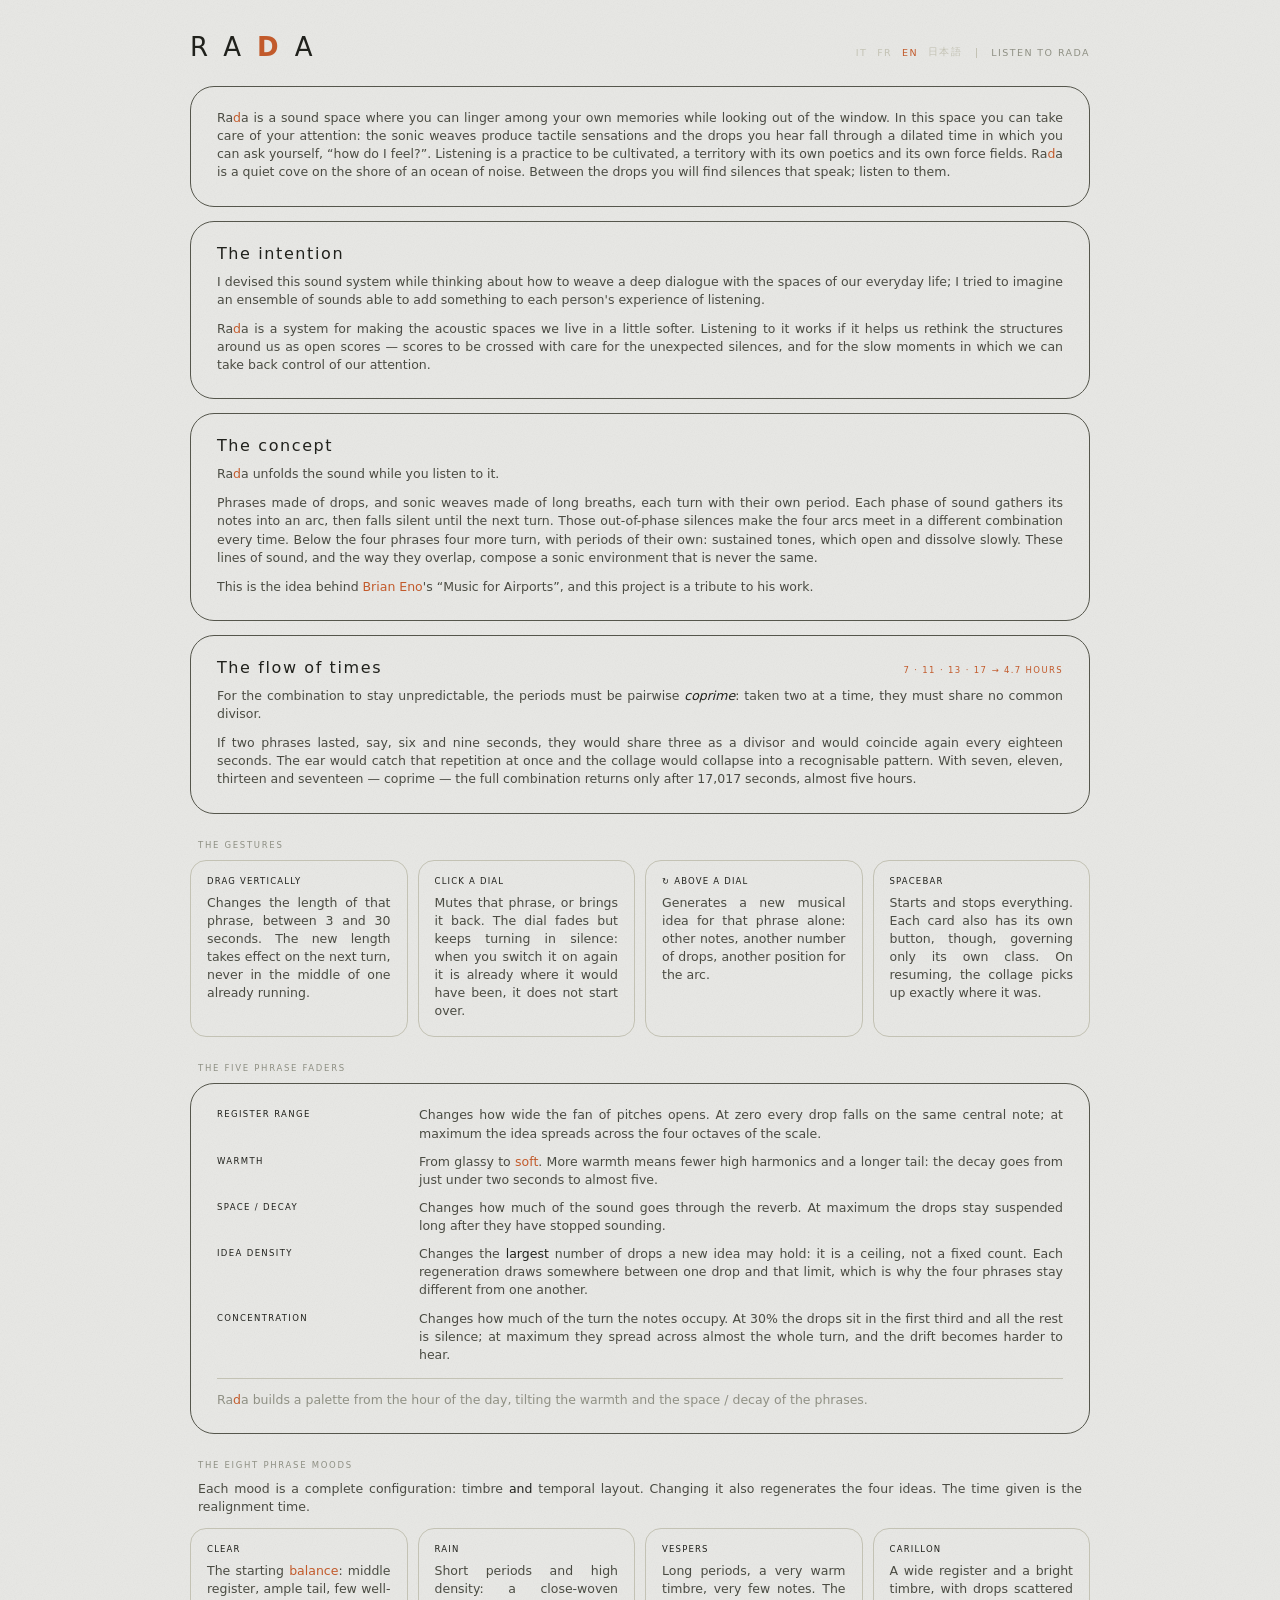
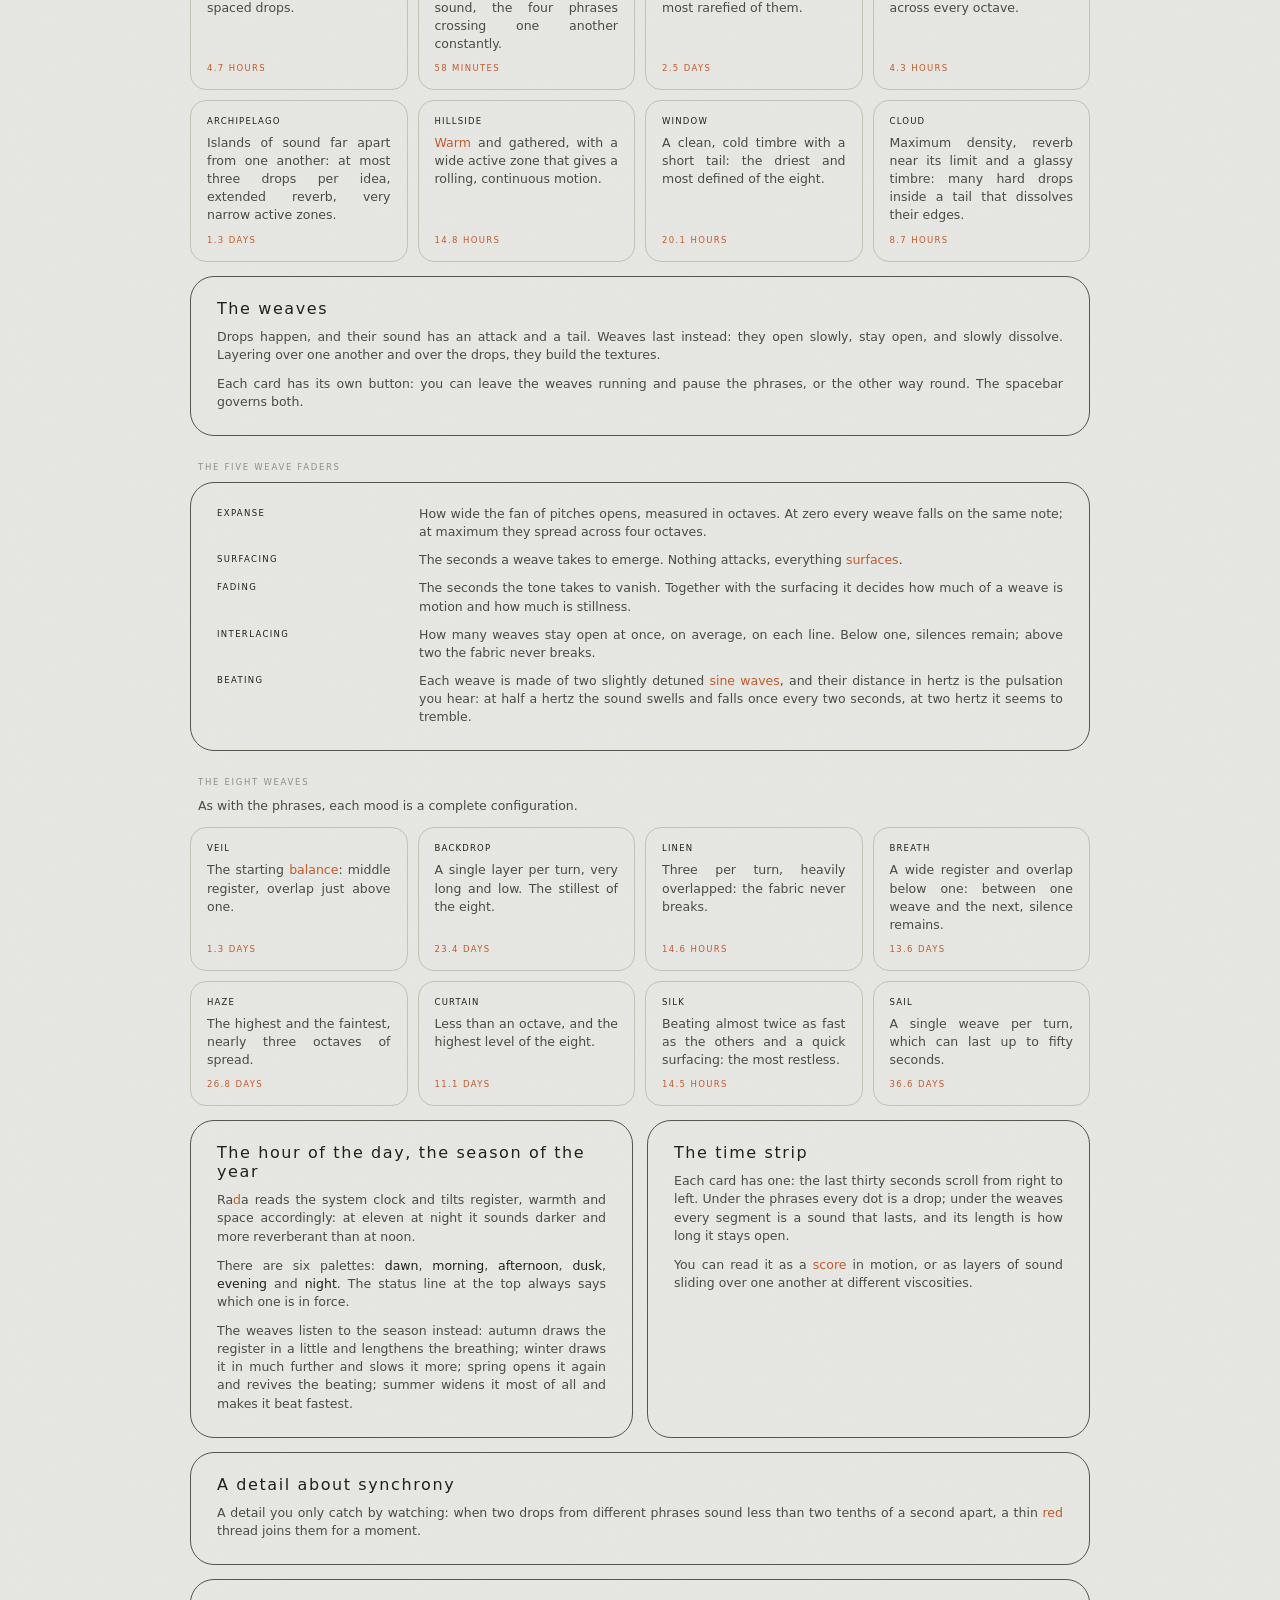
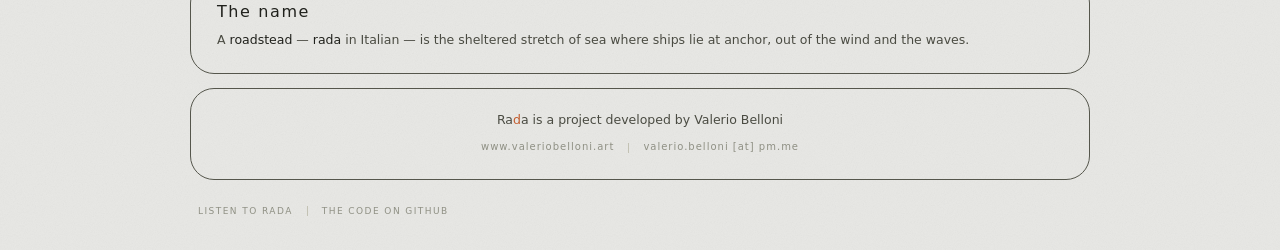
==== commit 34a143d7: "cambi guida" ====
--- a/guida.html
+++ b/guida.html
@@ -37,6 +37,25 @@
     ascoltali.</p>
   </section>
 
+  <!-- ------------------------------------------------------ l'intenzione
+       La voce dell'autore, in prima persona. Sta dopo l'invito e prima del
+       concetto: prima si entra nello spazio, poi si dice perché lo si è
+       costruito, e solo dopo come funziona.                              -->
+  <section class="docCard">
+    <div class="cardHead"><h2 class="t" data-i18n="g.intent.t">L'intenzione</h2></div>
+    <p data-i18n-html="g.intent1">Ho ideato questo sistema sonoro pensando a
+    come poter intessere un dialogo profondo con gli spazi del nostro
+    quotidiano, ho cercato di immaginare un insieme sonoro capace di aggiungere
+    qualcosa all'esperienza uditiva di ciascuno.</p>
+
+    <p data-i18n-html="g.intent2">Ra<em class="amb">d</em>a è un sistema che
+    permette di rendere più morbidi gli spazi acustici in cui viviamo. Il suo
+    ascolto funziona se aiuta a ripensare le strutture intorno a noi come a
+    delle partiture aperte, che vanno attraversate ponendo cura ai silenzi
+    inaspettati e ai momenti lenti nei quali possiamo riprendere il controllo
+    sulla nostra attenzione.</p>
+  </section>
+
   <!-- ------------------------------------------------------- il concetto -->
   <section class="docCard">
     <div class="cardHead"><h2 class="t" data-i18n="g.concept.t">Il concetto</h2></div>
@@ -97,8 +116,9 @@
     </div>
     <div class="docCell">
       <span class="k" data-i18n="g.gest4.k">Barra spaziatrice</span>
-      <p data-i18n-html="g.gest4">Avvia e ferma. Ferma il clock del motore
-      audio, e alla ripresa il collage riparte esattamente da dov'era.</p>
+      <p data-i18n-html="g.gest4">Avvia e ferma tutto. Ogni riquadro ha però
+      anche il suo pulsante, che governa solo la propria classe. Alla ripresa il
+      collage riparte esattamente da dov'era.</p>
     </div>
   </div>
 
@@ -287,7 +307,7 @@
   <!-- ---------------------------------------------- le due cose che vivono -->
   <div class="docPair">
     <section class="docCard">
-      <div class="cardHead"><h2 class="t" data-i18n="g.hour.t">L'ora del giorno</h2></div>
+      <div class="cardHead"><h2 class="t" data-i18n="g.hour.t">L'ora del giorno e la stagione dell'anno</h2></div>
       <p data-i18n-html="g.hour1">Ra<em class="amb">d</em>a legge l'orologio del sistema e inclina di
       conseguenza il registro, il calore e lo spazio: alle 23 suona più cupa e
       riverberata che a mezzogiorno.</p>
@@ -295,18 +315,19 @@
       <em>mattino</em>, <em>pomeriggio</em>, <em>tramonto</em>, <em>sera</em> e
       <em>notturna</em>. La riga di stato in alto dice sempre quale è in
       vigore.</p>
-      <p data-i18n-html="g.hour3">Ai tessuti parla invece la stagione, che è la
-      stessa idea a un'altra scala: la riga sopra il loro riquadro dice il
-      giorno e quale delle quattro è in vigore. L'inverno raccoglie il registro
-      e rallenta il respiro; l'estate lo allarga e accelera il battito. Un giro
-      però dura un anno, quindi non lo vedrai muoversi.</p>
+      <p data-i18n-html="g.hour3">Ai tessuti parla invece la stagione: l'autunno
+      raccoglie appena il registro e allunga il respiro; l'inverno lo raccoglie
+      molto di più e lo rallenta ancora; la primavera lo riapre e ravviva il
+      battito; l'estate lo allarga più di tutte e lo fa battere più in
+      fretta.</p>
     </section>
 
     <section class="docCard">
       <div class="cardHead"><h2 class="t" data-i18n="g.strip.t">La fascia temporale</h2></div>
-      <p data-i18n-html="g.strip1">Sotto i quadranti scorrono da destra verso
-      sinistra gli ultimi trenta secondi di tutte e quattro le frasi. Ogni punto
-      è una goccia.</p>
+      <p data-i18n-html="g.strip1">Ogni riquadro ne ha una: da destra verso
+      sinistra scorrono gli ultimi trenta secondi. Sotto le frasi ogni punto è
+      una goccia; sotto i tessuti ogni segmento è un suono che dura, e la sua
+      lunghezza è il tempo per cui resta aperto.</p>
       <p data-i18n-html="g.strip2">Puoi guardarlo come se fosse uno <em class="amb">spartito</em> in
       movimento, o un sovrapporsi di strati sonori che scorrono con viscosità
       differenti.</p>
--- a/css/style.css
+++ b/css/style.css
@@ -125,7 +125,10 @@
 }
 
 /* ------------------------------------------------------------ i quadranti */
-.loopCard{border:1.5px solid var(--ink);border-radius:24px;padding:16px 14px 18px}
+/* Il bordo è lo stesso grigio del fondo dei bottoni scelti: i due riquadri e
+   il bottone che li governa sono la stessa cornice, e il nero pieno resta ai
+   segni che contano — le gocce che suonano e i trattini della zona attiva. */
+.loopCard{border:1.5px solid var(--scelto);border-radius:24px;padding:16px 14px 18px}
 .cardHead{
   display:flex;
   justify-content:space-between;
@@ -340,8 +343,8 @@
   background:transparent;color:var(--ink);
   font-family:var(--sans);
   border:1.5px solid var(--ink);border-radius:999px;
-  padding:13px 34px;
-  font-size:13px;letter-spacing:.2em;text-transform:uppercase;
+  padding:11px 27px;
+  font-size:12px;letter-spacing:.2em;text-transform:uppercase;
   font-weight:400;transition:.25s;cursor:pointer;
 }
 .gate:hover .enter,
--- a/css/guida.css
+++ b/css/guida.css
@@ -25,9 +25,12 @@
 }
 .backLink:hover{color:var(--ink)}
 
-/* --------------------------------------------------- rettangoli portanti */
+/* --------------------------------------------------- rettangoli portanti
+   Stesso bordo dei due riquadri dello strumento (`.loopCard` in style.css):
+   le due pagine si aprono una di fila all'altra, e un bordo più scuro qui
+   le farebbe sembrare due progetti.                                       */
 .docCard{
-  border:1.5px solid var(--ink);
+  border:1.5px solid var(--scelto);
   border-radius:24px;
   padding:22px 26px 24px;
   margin-bottom:14px;
